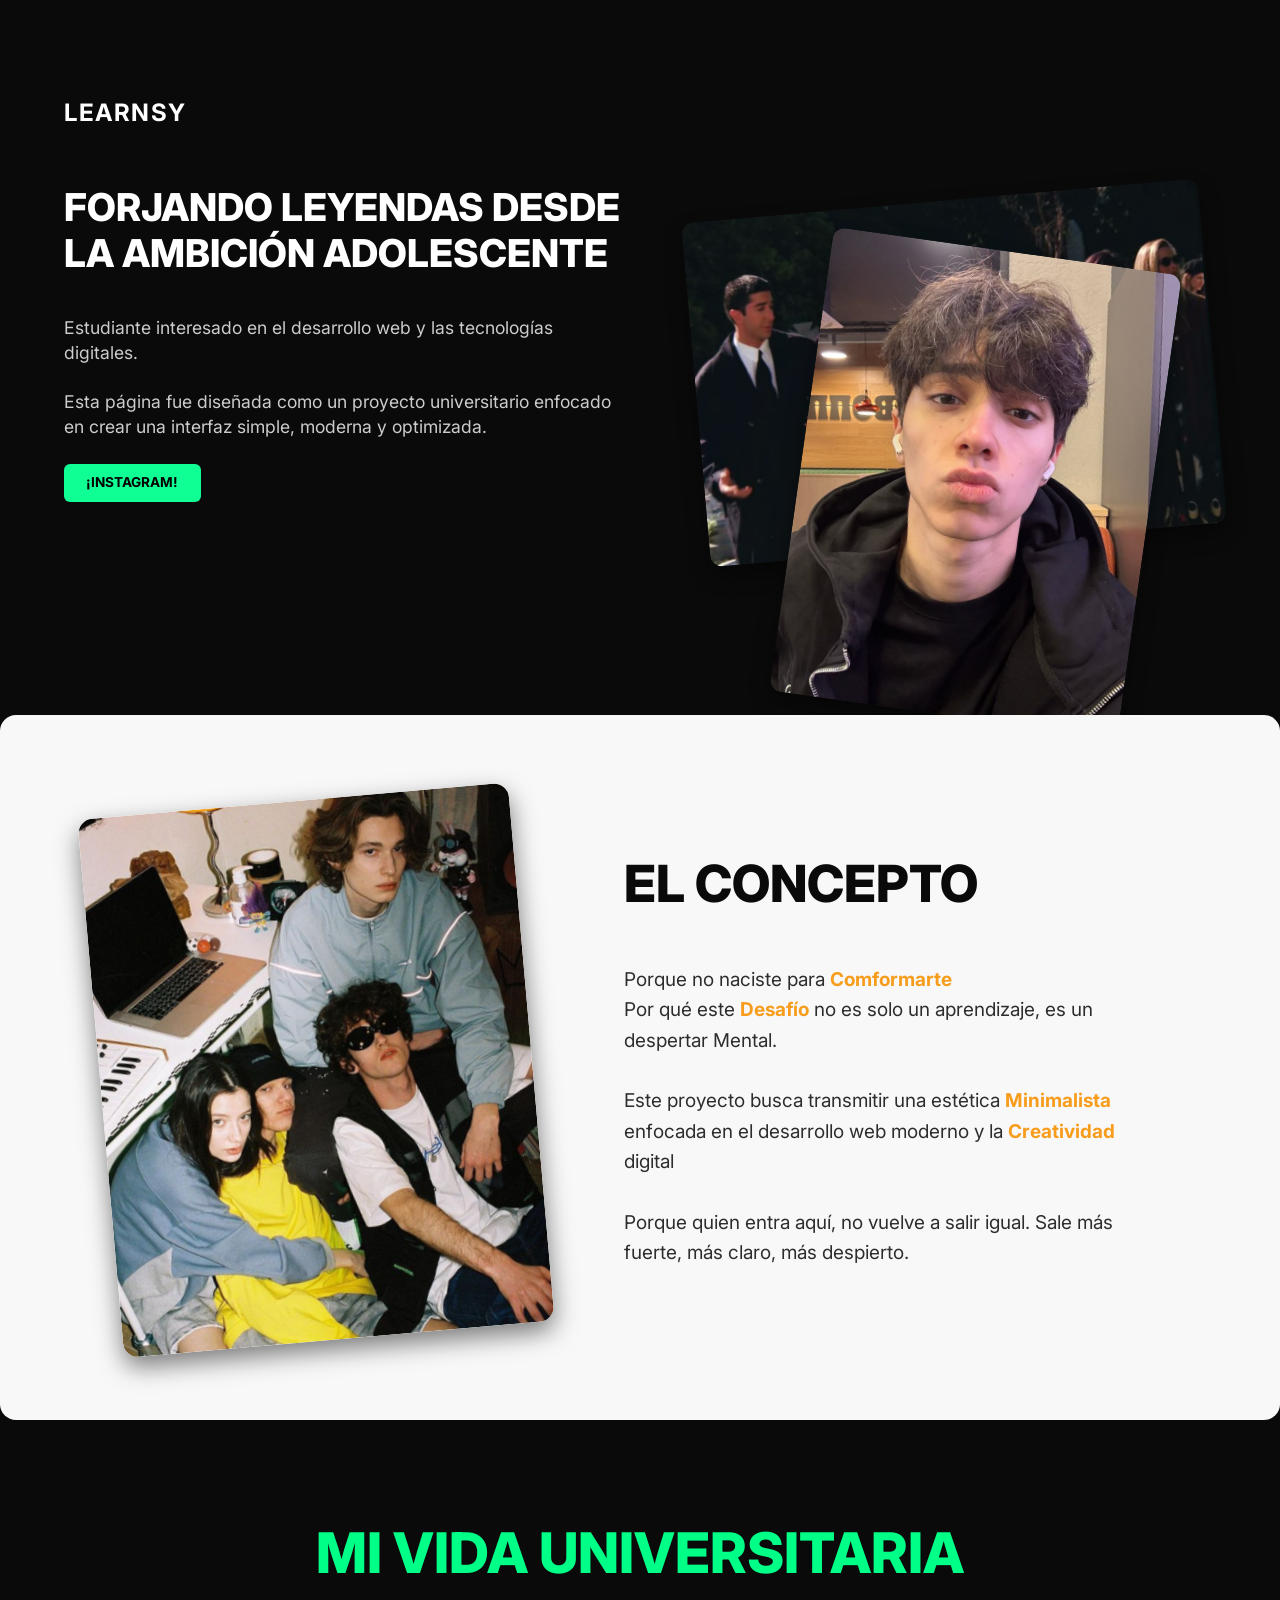
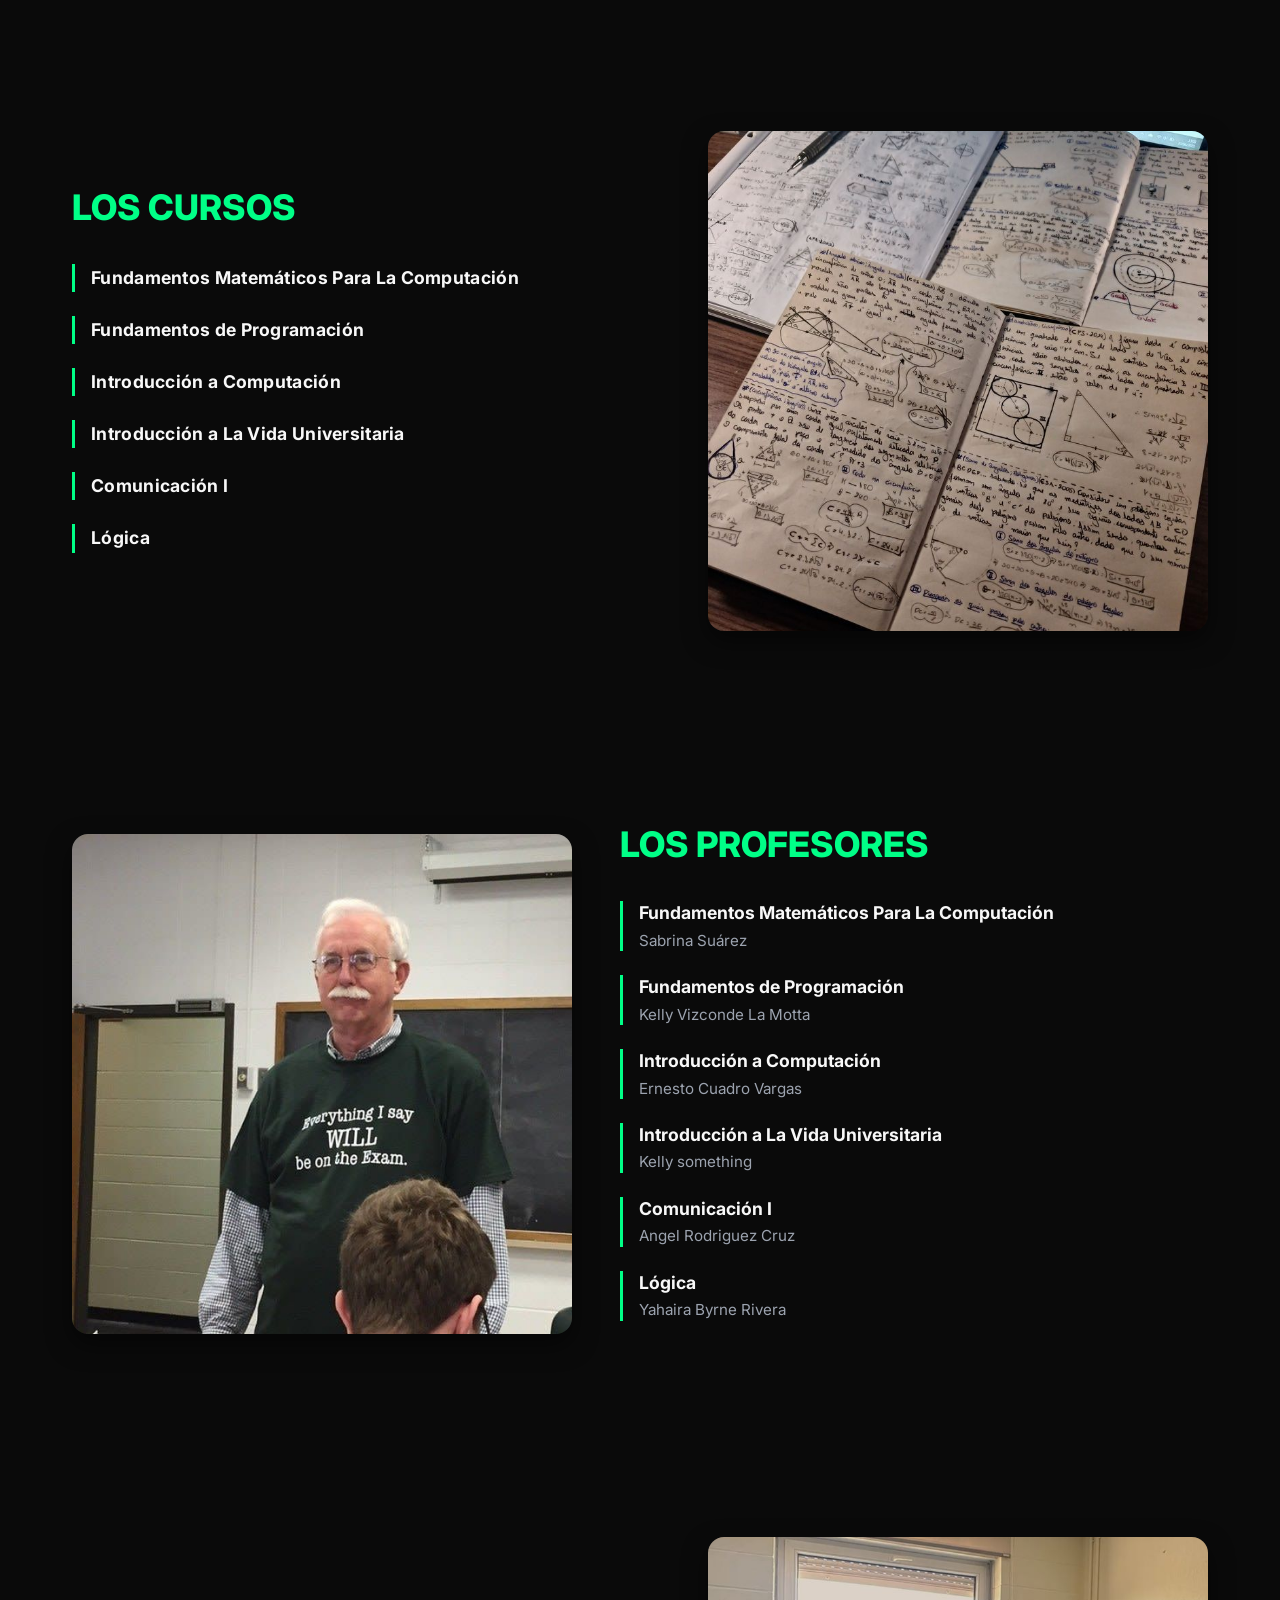
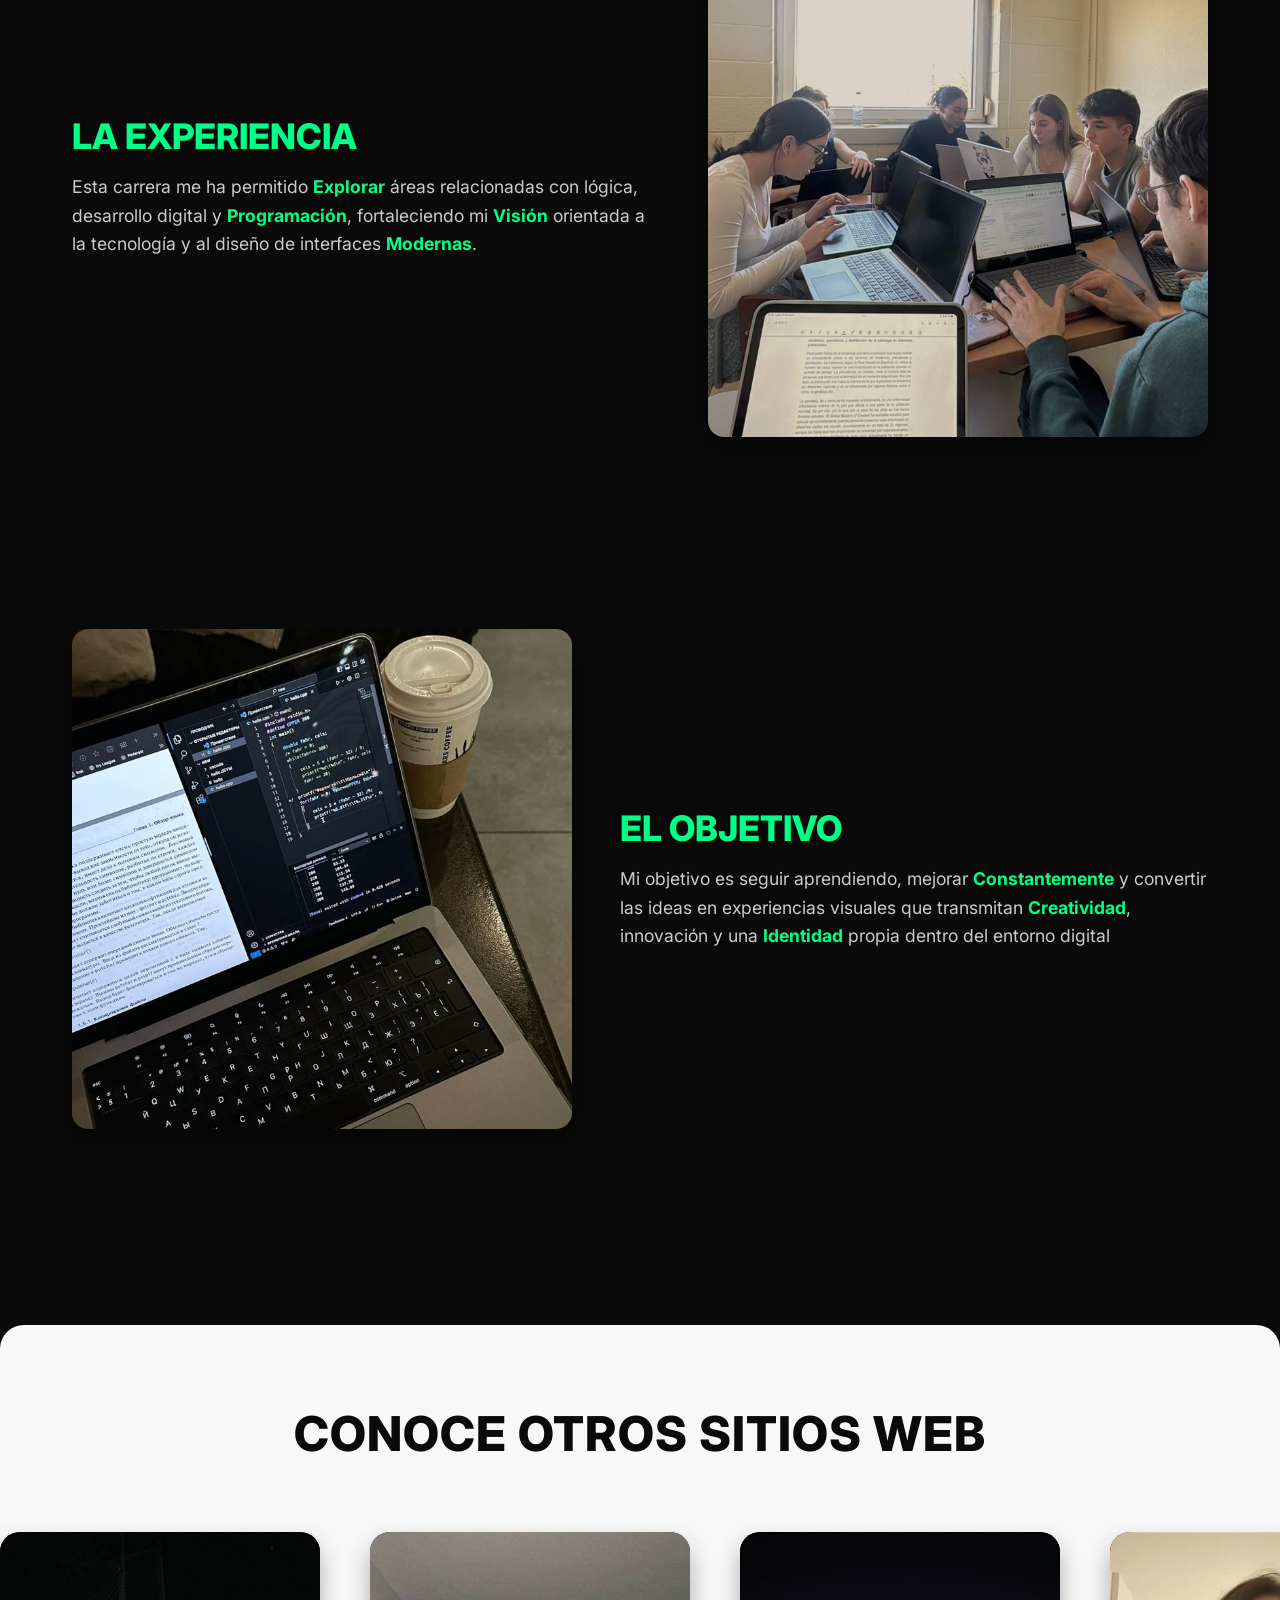
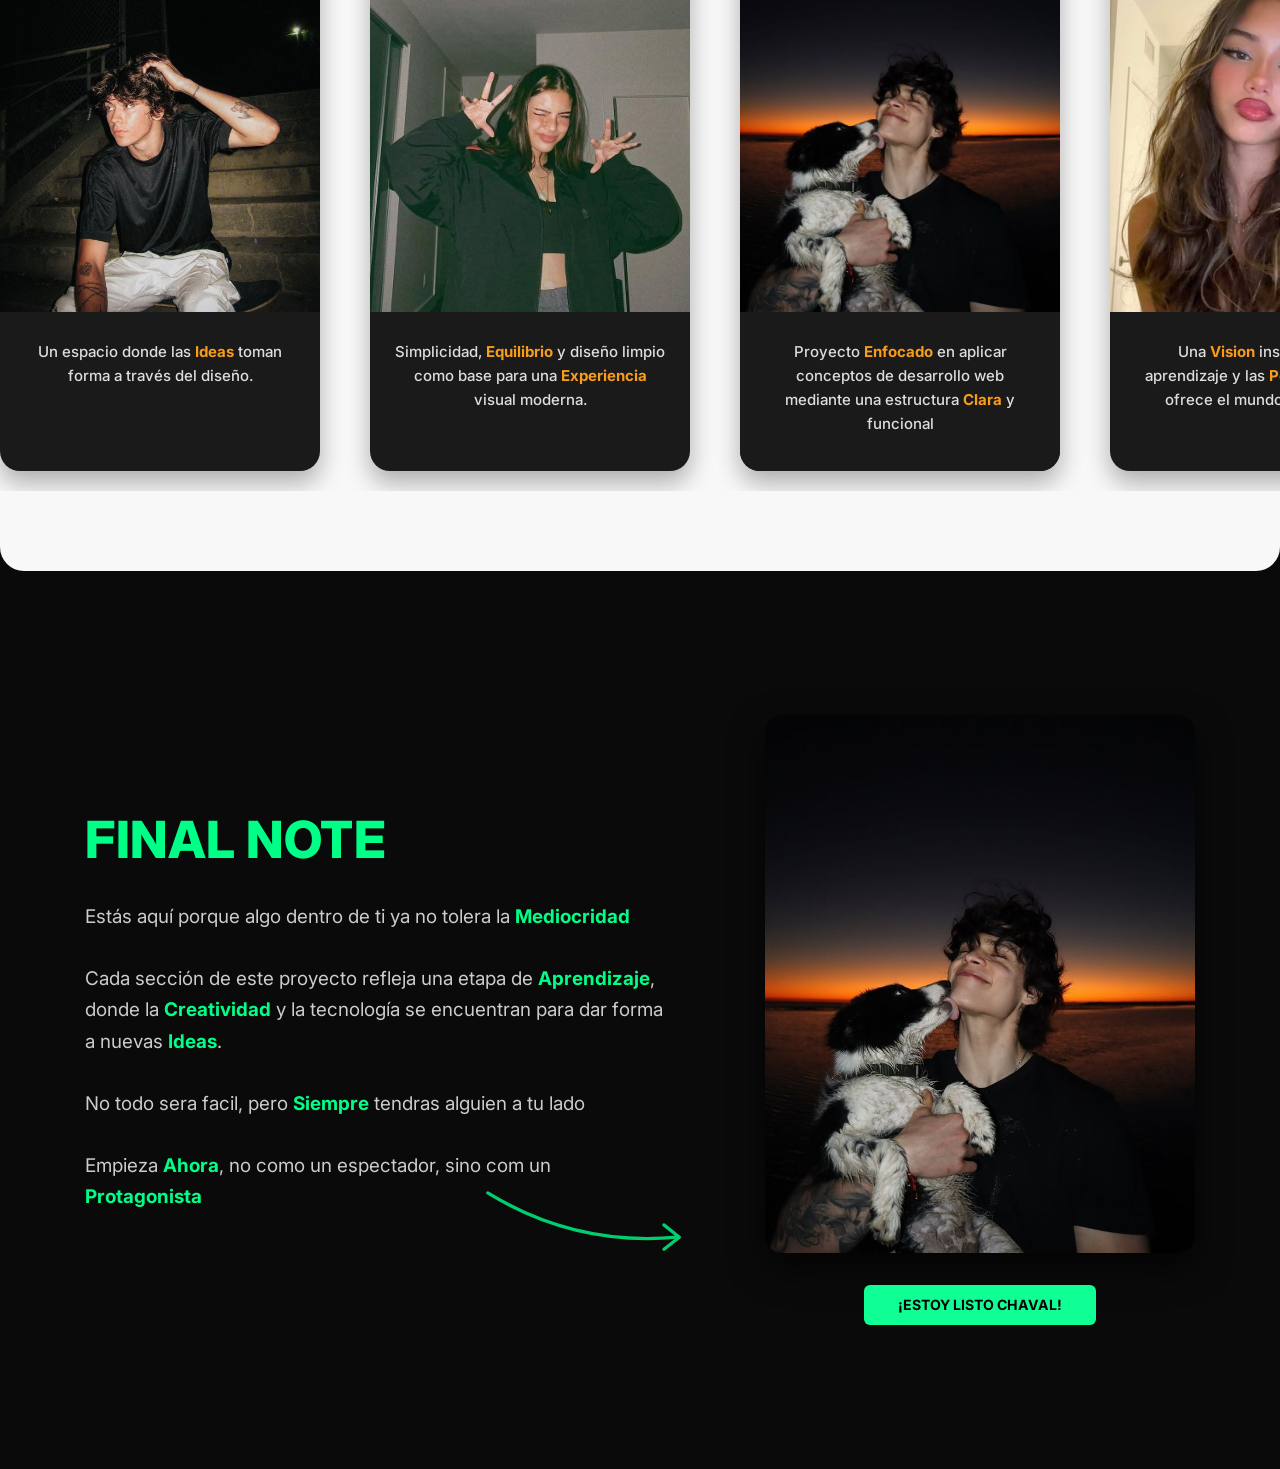
==== Main.html @ fdf1da06 "Primer commit" ====
<!DOCTYPE html>
<html lang="es">
<head>
  <meta charset="UTF-8" />
  <meta name="viewport" content="width=device-width, initial-scale=1.0, maximum-scale=5.0"/>
  <title>Learnsy - Transformación Educativa</title>
  <link rel="stylesheet" href="https://cdnjs.cloudflare.com/ajax/libs/font-awesome/6.0.0/css/all.min.css" 
    integrity="sha512-9usAa10IRO0HhonpyAIVpjrylPvoDwiPUiKdWk5t3PyolY1cOd4DSE0Ga+ri4AuTroPR5aQvXU9xC6qOPnzFeg==" 
    crossorigin="anonymous" referrerpolicy="no-referrer" />
  <link rel="stylesheet" href="/style.css">
</head>
<body>
<br><br><br>
  <div class="container">
    <!-- HEADER -->
    <div class="header">
      <div class="logo">LEARNSY</div>
    </div>

    <!-- ======================================== -->
    <!-- VERSIÓN PC (se muestra en pantallas grandes) -->
    <!-- ======================================== -->
    <div class="columns pc-version">
      <div class="column text-column">
        <h1 class="main-title">FORJANDO LEYENDAS DESDE LA AMBICIÓN ADOLESCENTE</h1>
        <p class="subtitle"><br>Estudiante interesado en el desarrollo web y las tecnologías digitales.
          <br><br>Esta página fue diseñada como un proyecto universitario enfocado en crear una interfaz simple, moderna y optimizada.
        </p>
        <a href="https://www.instagram.com/vaciio_mental?utm_source=qr&igsh=MWR6amM1OWNmMmM5bg%3D%3D" class="cta-button">¡INSTAGRAM!</a>
      </div>
      <div class="column image-column reveal">
        <div class="image-container">
          <img src="/Images/Image3.png" class="main-image" alt="Imagen principal">
          <img src="/Images/Image4.jpg" class="overlay-image" alt="Imagen secundaria">
        </div>
      </div>
    </div>

    <!-- ======================================== -->
    <!-- VERSIÓN MÓVIL (se muestra en pantallas pequeñas) -->
    <!-- ORDEN: Título → Subtítulo → Imágenes → Botón -->
    <!-- ======================================== -->
    <div class="mobile-hero">
      <h1 class="main-title mobile-title">FORJANDO LEYENDAS DESDE LA AMBICIÓN ADOLESCENTE</h1>
      <p class="subtitle mobile-subtitle"><br>Estudiante interesado en el desarrollo web y las tecnologías digitales.
        <br><br>Esta página fue diseñada como un proyecto universitario enfocado en crear una interfaz simple, moderna y optimizada.
      </p>
      <div class="image-container mobile-images">
        <img src="/Images/Image3.png" class="main-image mobile-main-image" alt="Imagen principal">
        <img src="/Images/Image4.jpg" class="overlay-image mobile-overlay-image" alt="Imagen secundaria">
      </div>
      <a href="https://www.instagram.com/vaciio_mental?utm_source=qr&igsh=MWR6amM1OWNmMmM5bg%3D%3D" class="cta-button mobile-btn">¡INSTAGRAM!</a>
    </div>
  </div>

  <!-- RESTO DE LA PÁGINA -->
  <section class="why-learnsy-background reveal">
    <div class="why-learnsy-section">
      <div class="image-container-left">
        <img src="/Images/Image22.png" alt="Imagen de Learnsy" class="learnsy-image">
      </div>
      <div class="text-container-right">
        <h2 class="main-title-learnsy">El Concepto</h2>
        <p class="subtitle-learnsy"><br>Porque no naciste para <span class="resaltar">Comformarte</span><br>
          Por qué este <span class="resaltar">Desafío</span> no es solo un aprendizaje, es un despertar Mental.<br><br>
          Este proyecto busca transmitir una estética <span class="resaltar">Minimalista</span> enfocada en el desarrollo web moderno y la <span class="resaltar">Creatividad</span> digital<br><br>
          Porque quien entra aquí, no vuelve a salir igual. Sale más fuerte, más claro, más despierto.
        </p>
      </div>
    </div>
  </section>

  <div class="titulo-pilares-container reveal">
    <h2 class="pilares-title">Mi vida universitaria</h2>
  </div>

  <section class="pilares-zigzag">
    <div class="pilar-card reverse reveal">
      <div class="pilar-img">
        <img src="/Images/Image13.jpg" alt="Beauty Hacker">
      </div>
      <div class="pilar-text">
        <h3>LOS CURSOS</h3>
        <br>
        <div class="curso-item">
          <span class="blanco">Fundamentos Matemáticos Para La Computación</span>
        </div>
        <div class="curso-item">
          <span class="blanco">Fundamentos de Programación</span>
        </div>
        <div class="curso-item">
          <span class="blanco">Introducción a Computación</span>
        </div>
        <div class="curso-item">
          <span class="blanco">Introducción a La Vida Universitaria</span>
        </div>
        <div class="curso-item">
          <span class="blanco">Comunicación I</span>
        </div>
        <div class="curso-item">
          <span class="blanco">Lógica</span>
        </div>
      </div>
    </div>

    <div class="pilar-card reveal">
      <div class="pilar-img">
        <img src="/Images/Image16.jpg" alt="Mentalidad de Hierro">
      </div>
      <div class="pilar-text">
        <h3>LOS PROFESORES</h3>
        <br>
        <div class="profesor-item">
          <div class="materia">Fundamentos Matemáticos Para La Computación</div>
          <a href="https://pe.linkedin.com/in/kelly-vizconde-la-motta-3a57a4143" target="_blank" class="profesor">Sabrina Suárez</a>
        </div>
        <div class="profesor-item">
          <div class="materia">Fundamentos de Programación</div>
          <a href="https://pe.linkedin.com/in/kelly-vizconde-la-motta-3a57a4143" target="_blank" class="profesor">Kelly Vizconde La Motta</a>
        </div>
        <div class="profesor-item">
          <div class="materia">Introducción a Computación</div>
          <a href="https://pe.linkedin.com/in/ecuadrosv" target="_blank" class="profesor">Ernesto Cuadro Vargas</a>
        </div>
        <div class="profesor-item">
          <div class="materia">Introducción a La Vida Universitaria</div>
          <a href="https://pe.linkedin.com/in/ecuadrosv" target="_blank" class="profesor">Kelly something</a>
        </div>
        <div class="profesor-item">
          <div class="materia">Comunicación I</div>
          <a href="https://pe.linkedin.com/in/ecuadrosv" target="_blank" class="profesor">Angel Rodriguez Cruz</a>
        </div>
        <div class="profesor-item">
          <div class="materia">Lógica</div>
          <a href="https://pe.linkedin.com/in/yahaira-byrne-rivera-274201221" target="_blank" class="profesor">Yahaira Byrne Rivera</a>
        </div>
      </div>
    </div>

    <div class="pilar-card reverse reveal">
      <div class="pilar-img">
        <img src="/Images/Image14.jpg" alt="Modo Monje">
      </div>
      <div class="pilar-text">
        <h3>LA EXPERIENCIA</h3>
        <p>Esta carrera me ha permitido <span class="verde">Explorar</span> áreas relacionadas con lógica, desarrollo digital y <span class="verde">Programación</span>, fortaleciendo mi <span class="verde">Visión</span> orientada a la tecnología y al diseño de interfaces <span class="verde">Modernas</span>.</p>
      </div>
    </div>

    <div class="pilar-card last-pilar reveal">
      <div class="pilar-img">
        <img src="/Images/Image15.jpg" alt="Reinvéntate">
      </div>
      <div class="pilar-text">
        <h3>EL OBJETIVO</h3>
        <p class="subtitle-pilar">Mi objetivo es seguir aprendiendo, mejorar <span class="verde">Constantemente</span> y convertir las ideas en experiencias visuales que transmitan <span class="verde">Creatividad</span>, innovación y una <span class="verde">Identidad</span> propia dentro del entorno digital</p>
      </div>
    </div>
  </section>

  <section class="equipo-section reveal">
    <h2 class="equipo-title">Conoce otros sitios web</h2>
    <div class="equipo-gallery">
      <div class="equipo-track">
        <!-- 8 elementos originales -->
        <div class="equipo-item">
          <img src="/Images/Image5.jpg" alt="Potencia tu Futuro">
          <div class="equipo-text">Un espacio donde las <span class="resaltar">Ideas</span> toman forma a través del diseño.</div>
        </div>
        <div class="equipo-item">
          <img src="/Images/Image49.jpg" alt="Comunidad de Hermanos">
          <div class="equipo-text">Simplicidad, <span class="resaltar">Equilibrio</span> y diseño limpio como base para una <span class="resaltar">Experiencia</span> visual moderna.</div>
        </div>
        <div class="equipo-item">
          <img src="/Images/Image51.jpg" alt="Puro Movimiento">
          <div class="equipo-text">Proyecto <span class="resaltar">Enfocado</span> en aplicar conceptos de desarrollo web mediante una estructura <span class="resaltar">Clara</span> y funcional</div>
        </div>
        <div class="equipo-item">
          <img src="/Images/Image48.png" alt="Elite Only">
          <div class="equipo-text">Una <span class="resaltar">Vision</span> inspirada en el aprendizaje y las <span class="resaltar">Posibilidades</span> que ofrece el mundo tecnológico.</div>
        </div>
        <div class="equipo-item">
          <img src="/Images/Image53.jpg" alt="Enfoque Absoluto">
          <div class="equipo-text">Una exploración de nuevas <span class="resaltar">Ideas</span> digitales inspiradas en la tecnología y el <span class="resaltar">Diseño</span> actual.</div>
        </div>
        <div class="equipo-item">
          <img src="/Images/Image17.jpg" alt="Acceso VIP">
          <div class="equipo-text">Una propuesta que combina <span class="resaltar">Creatividad</span> y tecnología para dar forma a nuevas <span class="resaltar">Experiencias</span> digitales</div>
        </div>
        <div class="equipo-item">
          <img src="/Images/Image7.jpg" alt="Disciplina Inquebrantable">
          <div class="equipo-text">Una interfaz construida con <span class="resaltar">Enfoque</span> en la organización, la claridad y la <span class="resaltar">Experiencia</span> del usuario.</div>
        </div>
        <div class="equipo-item">
          <img src="/Images/Image8.jpg" alt="Mentalidad Alpha">
          <div class="equipo-text">Deja de ser un <span class="resaltar">Espectador</span> y conviértete en el <span class="resaltar">Creador</span> del juego</div>
        </div>
        <!-- 8 elementos duplicados (para el loop) -->
        <div class="equipo-item">
          <img src="/Images/Image5.jpg" alt="Potencia tu Futuro">
          <div class="equipo-text">Un espacio donde las <span class="resaltar">Ideas</span> toman forma a través del diseño.</div>
        </div>
        <div class="equipo-item">
          <img src="/Images/Image49.jpg" alt="Comunidad de Hermanos">
          <div class="equipo-text">Simplicidad, <span class="resaltar">Equilibrio</span> y diseño limpio como base para una <span class="resaltar">Experiencia</span> visual moderna.</div>
        </div>
        <div class="equipo-item">
          <img src="/Images/Image51.jpg" alt="Puro Movimiento">
          <div class="equipo-text">Proyecto <span class="resaltar">Enfocado</span> en aplicar conceptos de desarrollo web mediante una estructura <span class="resaltar">Clara</span> y funcional</div>
        </div>
        <div class="equipo-item">
          <img src="/Images/Image48.png" alt="Elite Only">
          <div class="equipo-text">Una <span class="resaltar">Vision</span> inspirada en el aprendizaje y las <span class="resaltar">Posibilidades</span> que ofrece el mundo tecnológico.</div>
        </div>
        <div class="equipo-item">
          <img src="/Images/Image53.jpg" alt="Enfoque Absoluto">
          <div class="equipo-text">Una exploración de nuevas <span class="resaltar">Ideas</span> digitales inspiradas en la tecnología y el <span class="resaltar">Diseño</span> actual.</div>
        </div>
        <div class="equipo-item">
          <img src="/Images/Image17.jpg" alt="Acceso VIP">
          <div class="equipo-text">Una propuesta que combina <span class="resaltar">Creatividad</span> y tecnología para dar forma a nuevas <span class="resaltar">Experiencias</span> digitales</div>
        </div>
        <div class="equipo-item">
          <img src="/Images/Image7.jpg" alt="Disciplina Inquebrantable">
          <div class="equipo-text">Una interfaz construida con <span class="resaltar">Enfoque</span> en la organización, la claridad y la <span class="resaltar">Experiencia</span> del usuario.</div>
        </div>
        <div class="equipo-item">
          <img src="/Images/Image8.jpg" alt="Mentalidad Alpha">
          <div class="equipo-text">Deja de ser un <span class="resaltar">Espectador</span> y conviértete en el <span class="resaltar">Creador</span> del juego</div>
        </div>
      </div>
    </div>
  </section>

  <section class="es-hora-de-cambiar-section reveal">
    <div class="cambiar-container">
      <div class="cambiar-text">
        <h2>FINAL NOTE</h2>
        <p>
          Estás aquí porque algo dentro de ti ya no tolera la <span class="verde">Mediocridad</span><br><br>
          Cada sección de este proyecto refleja una etapa de <span class="verde">Aprendizaje</span>, donde la <span class="verde">Creatividad</span> y la tecnología se encuentran para dar forma a nuevas <span class="verde">Ideas</span>.<br><br>
          No todo sera facil, pero <span class="verde">Siempre</span> tendras alguien a tu lado<br><br>
          Empieza <span class="verde">Ahora</span>, no como un espectador, sino com un <span class="verde">Protagonista</span>
        </p>
        <svg class="flecha-indicadora" viewBox="0 0 200 60" fill="none" xmlns="http://www.w3.org/2000/svg" style="width: 220px; height: auto; margin-top: 99999999px; margin-left: 9999999px; transform: rotate(5deg);">
          <path d="M10,15 C70,45 130,50 185,40" stroke="#00ff87" stroke-width="3" stroke-linecap="round"/>
          <path d="M172,30 L187,40 L174,52" stroke="#00ff87" stroke-width="3" stroke-linecap="round" stroke-linejoin="round"/>
        </svg>
      </div>
      <div class="cambiar-image">
        <img src="/Images/Image51.jpg" alt="¿Estás Listo Para Cambiar?">
        <a href="/Learns - HTML/Lears que es.html" class="cta-button cambiar-button">¡ESTOY LISTO CHAVAL!</a>
      </div>
    </div>
  </section>

  <script src="/script.js"></script>
</body>
</html>
---- style.css ----
/* ==========================================================================
   1. ESTILOS GENERALES Y BASE
   ========================================================================== */
@import url('https://fonts.googleapis.com/css2?family=Inter:wght@300;400;500;600;700;800;900&display=swap');

* {
    margin: 0;
    padding: 0;
    box-sizing: border-box;
    font-family: 'Inter', sans-serif;
}

body {
    background-color: #0A0A0A;
    color: white;
    line-height: 1.4;
    overflow-x: hidden;
    font-size: 14px;
}

.container {
    width: 90%;
    max-width: 1000px;
    margin: 0 auto;
    padding: 1.5rem 0;
}

/* ==========================================================================
   2. HEADER
   ========================================================================== */
.header {
    display: flex;
    justify-content: space-between;
    padding: 0.8rem 0;
    align-items: center;
    margin-bottom: 2rem;
}

.logo {
    font-size: 1.5rem;
    font-weight: 700;
    letter-spacing: 1.5px;
}

/* ==========================================================================
   3. HERO - VERSIÓN PC
   ========================================================================== */
.columns {
    display: flex;
    flex-wrap: wrap;
    gap: 2rem;
    margin-bottom: 90px;
    align-items: center;
}

.column {
    flex: 1;
    min-width: 280px;
}

.text-column {
    flex: 1;
    min-width: 280px;
}

.image-column {
    flex: 1;
    min-width: 280px;
    display: flex;
    justify-content: center;
    align-items: center;
}

.main-title {
    font-weight: 800;
    font-size: 2.2rem;
    margin-bottom: 1rem;
    line-height: 1.2;
    text-transform: uppercase;
    margin-top: 0;
}

.subtitle {
    color: #CCCCCC;
    font-size: 1.1rem;
    margin-bottom: 1.5rem;
    max-width: 500px;
}

.cta-button {
    background-color: #0FFF95;
    color: #000;
    border-radius: 6px;
    padding: 0.6rem 1.4rem;
    font-weight: 700;
    border: none;
    font-size: 0.85rem;
    transition: all 0.3s ease;
    cursor: pointer;
    text-transform: uppercase;
    text-decoration: none;
    display: inline-block;
}

.cta-button:hover {
    background-color: #0ad87b;
    transform: scale(1.05);
}

/* ==========================================================================
   4. IMÁGENES - CONTENEDOR CON ALTURA DEFINIDA
   ========================================================================== */
.image-container {
    position: relative;
    width: 100%;
    max-width: 400px;
    aspect-ratio: 4 / 3;
    margin: 0 auto;
}

.main-image {
    position: absolute;
    top: 30px;
    left: 0;
    z-index: 2;
    width: 120%;
    transform: rotate(-5deg) translate(-15px, -10px);
    border-radius: 12px;
    box-shadow: 0 10px 20px rgba(0, 0, 0, 0.4);
    transition: transform 0.8s ease-out;
}

.overlay-image {
    position: absolute;
    top: 70px;
    right: 5px;
    z-index: 3;
    width: 80%;
    transform: rotate(8deg);
    border-radius: 12px;
    box-shadow: 0 10px 20px rgba(0, 0, 0, 0.4);
    transition: transform 0.8s ease-out;
}

.reveal.active .main-image {
    transform: rotate(-5deg) translate(0, -5px);
}

.reveal.active .overlay-image {
    transform: rotate(8deg) translateX(5px);
}

/* ==========================================================================
   5. RESTO DE SECCIONES
   ========================================================================== */
section {
    padding: 3rem 0;
}

.divider {
    border-top: 1px solid #00ff87;
    margin: 3rem auto;
    width: 97%;
}

/* ==========================================================================
   6. SECCIÓN CONCEPTO
   ========================================================================== */
.why-learnsy-background {
    margin-top: 90px;
    text-align: left;
    padding: 80px 20px;
    background: #f8f8f8;
    border-radius: 16px;
    opacity: 0;
    transform: translateY(50px);
    transition: all 0.8s ease-out;
}

.why-learnsy-background.active {
    opacity: 1;
    transform: translateY(0);
}

.why-learnsy-section {
    display: flex;
    align-items: center;
    justify-content: flex-start;
    max-width: 1000px;
    margin: 0 auto;
    padding: 0 20px;
    gap: 2rem;
}

.image-container-left {
    flex: 1;
    max-width: 45%;
    opacity: 0;
    transform: rotate(-5deg) translateX(-140px);
    transition: opacity 0.5s ease-out, transform 1.2s cubic-bezier(0.16, 1, 0.3, 1);
}

.why-learnsy-background.active .image-container-left {
    opacity: 1;
    transform: rotate(-5deg) translateX(-60px);
}

.learnsy-image {
    width: 100%;
    max-width: 450px;
    height: auto;
    border-radius: 15px;
    box-shadow: 0 10px 25px rgba(0, 0, 0, 0.5);
}

.text-container-right {
    flex: 1;
    max-width: 100%;
    text-align: left;
}

.main-title-learnsy {
    color: #0A0A0A;
    font-weight: 800;
    font-size: 3.5rem;
    margin-bottom: 1rem;
    line-height: 1.2;
    margin-top: 10px;
    text-transform: uppercase;
}

.subtitle-learnsy {
    color: #2d2d2d;
    font-size: 19px;
    line-height: 1.6;
    margin-bottom: 1.5rem;
    margin-top: 20px;
}

/* ==========================================================================
   7. SECCIÓN PILARES
   ========================================================================== */
.pilares-zigzag {
    padding: 4rem 0;
    background-color: #0A0A0A;
}

.titulo-pilares-container {
    text-align: center;
    margin-top: 100px;
    margin-bottom: 80px;
    opacity: 0;
    transform: translateY(-30px);
    transition: all 0.8s ease-out;
}

.titulo-pilares-container.active {
    opacity: 1;
    transform: translateY(0);
}

.pilares-title {
    color: #00ff87;
    font-weight: 800;
    font-size: 3.5rem;
    margin-bottom: 1rem;
    line-height: 1.2;
    text-transform: uppercase;
}

.pilar-card {
    display: flex;
    justify-content: space-between;
    align-items: center;
    gap: 3rem;
    margin-bottom: 12rem;
    max-width: 1200px;
    margin-left: auto;
    margin-right: auto;
    padding: 0 2rem;
    opacity: 0;
    transform: translateY(40px);
    transition: all 0.8s ease-out;
}

.pilar-card.active {
    opacity: 1;
    transform: translateY(0);
}

.pilar-card.reverse {
    flex-direction: row-reverse;
}

.pilar-img {
    flex: none;
    width: 580px;
    height: 580px;
    border-radius: 16px;
    overflow: hidden;
    box-shadow: 0 10px 25px rgba(0, 0, 0, 0.5);
    display: flex;
    align-items: center;
    justify-content: center;
}

.pilar-img img {
    width: 100%;
    height: 100%;
    object-fit: cover;
    object-position: center;
    display: block;
    transition: transform 0.3s ease;
}

.pilar-img img:hover {
    transform: scale(1.05);
}

.pilar-text {
    flex: 1;
    color: white;
}

.pilar-text h3 {
    color: #00ff87;
    font-weight: 800;
    font-size: 2.2rem;
    margin-bottom: 1rem;
    line-height: 1.2;
    text-transform: uppercase;
}

.pilar-text p,
.subtitle-pilar {
    font-size: 1.1rem;
    color: #CCCCCC;
    line-height: 1.6;
}

.pilares-zigzag .pilar-card.last-pilar {
    margin-bottom: 2rem;
}

.profesor-item,
.curso-item {
    border-left: 3px solid #00ff87;
    padding-left: 16px;
    margin-bottom: 24px;
}

.materia {
    color: #f8f8f8;
    font-weight: 700;
    font-size: 1.1rem;
    margin-bottom: 4px;
}

.profesor {
    color: #9ca3af;
    font-size: 0.95rem;
    text-decoration: none;
    display: block;
    transition: color 0.2s ease;
}

.profesor:hover {
    color: #00ff87;
}

.curso-item .blanco {
    color: #f8f8f8;
    font-weight: 700;
    font-size: 1.1rem;
    display: block;
}

/* ==========================================================================
   8. CARRUSEL
   ========================================================================== */
.equipo-section {
    margin-top: 100px;
    text-align: center;
    padding: 80px 0;
    background: #f8f8f8;
    border-radius: 24px;
    overflow: hidden;
    position: relative;
    opacity: 0;
    transform: translateY(40px);
    transition: all 0.8s ease-out;
}

.equipo-section.active {
    opacity: 1;
    transform: translateY(0);
}

.equipo-title {
    color: #0A0A0A;
    font-weight: 800;
    font-size: 3rem;
    line-height: 1.2;
    margin-bottom: 50px;
    text-transform: uppercase;
    letter-spacing: 1px;
    padding: 0 20px;
}

.equipo-gallery {
    overflow: hidden;
    width: 100%;
    padding: 20px 0;
}

.equipo-track {
    display: flex;
    width: max-content;
    animation: seamlessLoop 35s linear infinite;
    gap: 0;
}

.equipo-item {
    width: 320px;
    margin-right: 50px;
    flex-shrink: 0;
    position: relative;
    border-radius: 20px;
    box-shadow: 0 12px 25px rgba(0, 0, 0, 0.3);
    background-color: #1a1a1a;
    display: flex;
    flex-direction: column;
    transition: transform 0.3s cubic-bezier(0.25, 0.8, 0.25, 1), box-shadow 0.3s ease;
}

.equipo-item img {
    width: 100%;
    height: 380px;
    object-fit: cover;
    border-radius: 20px 20px 0 0;
    display: block;
}

.equipo-text {
    padding: 28px 25px 35px 25px;
    font-size: 15px;
    font-weight: 500;
    line-height: 1.6;
    color: #dddddd;
    text-align: center;
    min-height: 130px;
    display: block !important;
    white-space: normal;
    word-wrap: break-word;
    background-color: #1a1a1a;
    border-radius: 0 0 20px 20px;
}

.equipo-item:hover {
    transform: scale(1.06);
    box-shadow: 0 20px 38px rgba(0, 0, 0, 0.4);
    z-index: 10;
}

@keyframes seamlessLoop {
    from {
        transform: translateX(0);
    }
    to {
        transform: translateX(-50%);
    }
}

/* ==========================================================================
   9. SECCIÓN FINAL
   ========================================================================== */
.es-hora-de-cambiar-section {
    opacity: 0;
    transform: translateY(40px);
    transition: all 0.8s ease-out;
}

.es-hora-de-cambiar-section.active {
    opacity: 1;
    transform: translateY(0);
}

.cambiar-container {
    display: flex;
    align-items: center;
    justify-content: space-between;
    gap: 4rem;
    max-width: 1150px;
    margin: 0 auto;
    padding: 6rem 20px;
}

.cambiar-text {
    flex: 1;
    max-width: 580px;
    text-align: left;
    position: relative;
}

.cambiar-text h2 {
    color: #00ff87;
    font-weight: 800;
    font-size: 3.2rem;
    margin-bottom: 1.6rem;
    text-transform: uppercase;
    letter-spacing: 0.5px;
}

.cambiar-text p {
    font-size: 1.18rem;
    line-height: 1.65;
    color: #CCCCCC;
    margin-bottom: 1.5rem;
}

.cambiar-image {
    flex: 1;
    max-width: 430px;
    display: flex;
    flex-direction: column;
    align-items: center;
}

.cambiar-image img {
    width: 100%;
    height: auto;
    border-radius: 18px;
    box-shadow: 0 15px 35px rgba(0, 0, 0, 0.65);
    margin-bottom: 2rem;
}

.cambiar-image .cta-button,
.cambiar-image button,
.cambiar-image .cambiar-button {
    width: auto;
    padding: 0.65rem 2.1rem;
    font-size: 0.88rem;
    text-align: center;
    box-sizing: border-box;
    margin-right: 0 !important;
    margin-left: 0 !important;
}

.flecha-indicadora {
    position: absolute;
    width: 110px;
    height: auto;
    bottom: -15px;
    right: -30px;
    opacity: 0.8;
    animation: none;
    z-index: 5;
    pointer-events: none;
}

/* ==========================================================================
   10. CLASES DE UTILIDAD
   ========================================================================== */
.resaltar {
    color: #f89c1c;
    font-weight: 700;
    display: inline !important;
}

.verde {
    color: #00ff87;
    font-weight: 700;
}

.blanco {
    color: #f8f8f8;
    font-weight: 800;
    font-size: 1.2rem;
    line-height: 1.6;
    display: inline-block;
    letter-spacing: 0.3px;
}

.gris {
    color: #9ca3af;
    font-weight: 400;
    font-size: 17px;
    text-decoration: none;
    display: inline-block;
    padding-left: 12px;
}

/* ==========================================================================
   11. ANIMACIÓN REVEAL
   ========================================================================== */
.reveal {
    opacity: 0;
    transform: translateY(30px) translateX(-15px);
    transition: all 0.8s ease-out;
}

.reveal.active {
    opacity: 1;
    transform: translateY(0) translateX(0);
}

/* ==========================================================================
   12. CONTROL DE VERSIONES PC / MÓVIL
   ========================================================================== */

/* Por defecto (PC): Mostrar versión PC, ocultar móvil */
.pc-version {
    display: flex !important;
}

.mobile-hero {
    display: none !important;
}

/* ==========================================================================
   13. MEDIA QUERIES - TABLET
   ========================================================================== */
@media (max-width: 1024px) {
    .container {
        width: 95%;
    }

    .main-title {
        font-size: 1.8rem;
    }

    .subtitle {
        font-size: 1rem;
        max-width: 100%;
    }

    .pilar-img {
        width: 400px;
        height: 400px;
    }

    .equipo-item {
        width: 280px;
        margin-right: 40px;
    }

    .equipo-item img {
        height: 320px;
    }

    .equipo-text {
        min-height: 110px;
        font-size: 14px;
        padding: 20px 20px 28px;
    }

    .main-title-learnsy {
        font-size: 2.8rem;
    }

    .cambiar-text h2 {
        font-size: 2.8rem;
    }

    .flecha-indicadora {
        display: none;
    }
}

/* ==========================================================================
   14. MEDIA QUERIES - MÓVIL (TODAS LAS RESOLUCIONES)
   ========================================================================== */

/* === MÓVIL ESTÁNDAR (hasta 768px) === */
@media (max-width: 768px) {
    /* Ocultar PC, mostrar móvil */
    .pc-version {
        display: none !important;
    }
    
    .mobile-hero {
        display: block !important;
    }
    
    /* Ocultar botón del header en móvil */
    .header .cta-button {
        display: none !important;
    }
    
    /* ======================================== */
    /* TEXTO - CON WORD WRAP FORZADO */
    /* ======================================== */
    
    /* Título móvil - FORZAR SALTO DE LÍNEA */
    .mobile-title {
        font-size: 1.6rem !important;
        text-align: left !important;
        margin: 0 !important;
        margin-bottom: 0.5rem !important;
        max-width: 100% !important;
        width: 100% !important;
        word-wrap: break-word !important;
        overflow-wrap: break-word !important;
        word-break: break-word !important;
        hyphens: auto !important;
        display: block !important;
    }
    
    /* Subtítulo móvil - FORZAR SALTO DE LÍNEA */
    .mobile-subtitle {
        font-size: 0.95rem !important;
        text-align: left !important;
        margin: 0 !important;
        margin-bottom: 1.5rem !important;
        max-width: 100% !important;
        width: 100% !important;
        word-wrap: break-word !important;
        overflow-wrap: break-word !important;
        word-break: break-word !important;
        hyphens: auto !important;
        display: block !important;
    }
    
    /* ======================================== */
    /* IMÁGENES MÓVIL - MÁS PEQUEÑAS */
    /* ======================================== */
    .mobile-images {
        max-width: 280px !important;
        aspect-ratio: 4/3 !important;
        margin: 0 auto !important;
        padding: 10px 0 !important;
        position: relative !important;
        width: 100% !important;
    }
    
    .mobile-main-image {
        position: absolute !important;
        top: 25px !important;
        left: 0 !important;
        z-index: 2 !important;
        width: 120% !important;
        transform: rotate(-5deg) translate(-8px, -8px) !important;
        border-radius: 12px !important;
        box-shadow: 0 10px 20px rgba(0, 0, 0, 0.4) !important;
        transition: transform 0.8s ease-out !important;
    }
    
    .mobile-overlay-image {
        position: absolute !important;
        top: 55px !important;
        right: 5px !important;
        z-index: 3 !important;
        width: 80% !important;
        transform: rotate(8deg) !important;
        border-radius: 12px !important;
        box-shadow: 0 10px 20px rgba(0, 0, 0, 0.4) !important;
        transition: transform 0.8s ease-out !important;
    }
    
    /* BOTÓN - ESPACIO AMPLIO */
    .mobile-btn {
        margin: 0 !important;
        margin-top: 160px !important;
        display: inline-block !important;
        align-self: flex-start !important;
        padding: 0.5rem 1.2rem !important;
        font-size: 0.8rem !important;
    }
    
    /* ======================================== */
    /* RESTO DE SECCIONES - WORD WRAP FORZADO */
    /* ======================================== */
    
    .why-learnsy-background {
        padding: 40px 15px !important;
        margin-top: 30px !important;
    }

    .why-learnsy-section {
        flex-direction: column !important;
        padding: 0 !important;
        gap: 1.5rem !important;
        align-items: center !important;
    }

    .image-container-left {
        max-width: 80% !important;
        margin-right: 0 !important;
        transform: rotate(0deg) translateX(0) !important;
        opacity: 0 !important;
        transition: opacity 1.5s ease-out, transform 1.8s cubic-bezier(0.16, 1, 0.3, 1) !important;
    }

    .why-learnsy-background.active .image-container-left {
        opacity: 1 !important;
        transform: rotate(0deg) translateX(0) !important;
    }

    .learnsy-image {
        max-width: 100% !important;
        height: auto !important;
        display: block !important;
        margin: 0 auto !important;
    }

    .text-container-right {
        max-width: 100% !important;
        text-align: left !important;
    }

    .main-title-learnsy {
        font-size: 2rem !important;
        text-align: left !important;
        max-width: 100% !important;
        width: 100% !important;
        word-wrap: break-word !important;
        overflow-wrap: break-word !important;
        word-break: break-word !important;
        hyphens: auto !important;
    }

    .subtitle-learnsy {
        font-size: 15px !important;
        text-align: left !important;
        max-width: 100% !important;
        width: 100% !important;
        word-wrap: break-word !important;
        overflow-wrap: break-word !important;
        word-break: break-word !important;
        hyphens: auto !important;
    }

    .titulo-pilares-container {
        margin-top: 60px !important;
        margin-bottom: 50px !important;
    }

    .pilares-title {
        font-size: 1.6rem !important;
        line-height: 1.3 !important;
        padding: 0 10px !important;
        max-width: 100% !important;
        width: 100% !important;
        word-wrap: break-word !important;
        overflow-wrap: break-word !important;
        word-break: break-word !important;
        hyphens: auto !important;
    }

    .pilar-card {
        flex-direction: column !important;
        gap: 1.5rem !important;
        margin-bottom: 5rem !important;
        padding: 0 1rem !important;
    }

    .pilar-card.reverse {
        flex-direction: column !important;
    }

    .pilar-img {
        width: 100% !important;
        max-width: 300px !important;
        height: 300px !important;
    }

    .pilar-text {
        text-align: left !important;
        width: 100% !important;
        max-width: 100% !important;
    }

    .pilar-text h3 {
        font-size: 1.6rem !important;
        text-align: left !important;
        max-width: 100% !important;
        width: 100% !important;
        word-wrap: break-word !important;
        overflow-wrap: break-word !important;
        word-break: break-word !important;
        hyphens: auto !important;
    }

    .pilar-text p,
    .subtitle-pilar {
        font-size: 0.95rem !important;
        text-align: left !important;
        max-width: 100% !important;
        width: 100% !important;
        word-wrap: break-word !important;
        overflow-wrap: break-word !important;
        word-break: break-word !important;
        hyphens: auto !important;
    }

    .profesor-item,
    .curso-item {
        text-align: left !important;
        border-left: 3px solid #00ff87 !important;
        padding-left: 12px !important;
        max-width: 100% !important;
        width: 100% !important;
    }

    .materia,
    .curso-item .blanco {
        font-size: 0.95rem !important;
        max-width: 100% !important;
        width: 100% !important;
        word-wrap: break-word !important;
        overflow-wrap: break-word !important;
        word-break: break-word !important;
        hyphens: auto !important;
    }

    .profesor {
        font-size: 0.85rem !important;
        max-width: 100% !important;
        width: 100% !important;
        word-wrap: break-word !important;
        overflow-wrap: break-word !important;
        word-break: break-word !important;
        hyphens: auto !important;
    }

    .equipo-section {
        padding: 40px 0 !important;
        margin-top: 50px !important;
        border-radius: 16px !important;
    }

    .equipo-title {
        font-size: 1.8rem !important;
        margin-bottom: 30px !important;
        padding: 0 15px !important;
        max-width: 100% !important;
        width: 100% !important;
        word-wrap: break-word !important;
        overflow-wrap: break-word !important;
        word-break: break-word !important;
        hyphens: auto !important;
    }

    .equipo-item {
        width: 220px !important;
        margin-right: 25px !important;
        border-radius: 16px !important;
    }

    .equipo-item img {
        height: 250px !important;
        border-radius: 16px 16px 0 0 !important;
    }

    .equipo-text {
        min-height: 90px !important;
        font-size: 12px !important;
        padding: 16px 14px 20px !important;
        border-radius: 0 0 16px 16px !important;
        max-width: 100% !important;
        width: 100% !important;
        word-wrap: break-word !important;
        overflow-wrap: break-word !important;
        word-break: break-word !important;
        hyphens: auto !important;
    }

    .equipo-item:hover {
        transform: scale(1.04) !important;
    }

    .es-hora-de-cambiar-section {
        padding: 2rem 0 !important;
    }

    .cambiar-container {
        flex-direction: column !important;
        gap: 2rem !important;
        padding: 3rem 15px !important;
        text-align: left !important;
    }

    .cambiar-text {
        max-width: 100% !important;
        text-align: left !important;
        width: 100% !important;
    }

    .cambiar-text h2 {
        font-size: 2rem !important;
        text-align: left !important;
        max-width: 100% !important;
        width: 100% !important;
        word-wrap: break-word !important;
        overflow-wrap: break-word !important;
        word-break: break-word !important;
        hyphens: auto !important;
    }

    .cambiar-text p {
        font-size: 0.95rem !important;
        text-align: left !important;
        max-width: 100% !important;
        width: 100% !important;
        word-wrap: break-word !important;
        overflow-wrap: break-word !important;
        word-break: break-word !important;
        hyphens: auto !important;
    }

    .cambiar-image {
        max-width: 100% !important;
    }

    .cambiar-image img {
        max-width: 300px !important;
        margin-bottom: 1.5rem !important;
    }

    .cambiar-image .cta-button,
    .cambiar-image .cambiar-button {
        padding: 0.5rem 1.5rem !important;
        font-size: 0.8rem !important;
        width: auto !important;
        display: inline-block !important;
    }

    .flecha-indicadora {
        display: none !important;
    }
}

/* ==========================================================================
   15. iPHONE SE / 8 / 6/7/8 PLUS (375px - 414px)
   ========================================================================== */
@media (max-width: 480px) {
    body {
        font-size: 12px !important;
    }

    .mobile-title {
        font-size: 1.2rem !important;
    }

    .mobile-subtitle {
        font-size: 0.8rem !important;
    }

    /* IMÁGENES - MÁS PEQUEÑAS PARA IPHONE PEQUEÑO */
    .mobile-images {
        max-width: 250px !important;
    }

    .mobile-main-image {
        top: 20px !important;
        width: 125% !important;
        transform: rotate(-5deg) translate(-8px, -8px) !important;
    }

    .mobile-overlay-image {
        top: 45px !important;
        right: 3px !important;
        width: 82% !important;
        transform: rotate(8deg) !important;
    }

    .mobile-btn {
        margin-top: 140px !important;
        padding: 0.4rem 1rem !important;
        font-size: 0.75rem !important;
    }

    .main-title-learnsy {
        font-size: 1.6rem !important;
    }

    .subtitle-learnsy {
        font-size: 13px !important;
    }

    .pilares-title {
        font-size: 1.3rem !important;
    }

    .pilar-img {
        max-width: 240px !important;
        height: 240px !important;
    }

    .pilar-text h3 {
        font-size: 1.3rem !important;
    }

    .equipo-title {
        font-size: 1.4rem !important;
    }

    .equipo-item {
        width: 180px !important;
        margin-right: 20px !important;
    }

    .equipo-item img {
        height: 200px !important;
    }

    .equipo-text {
        min-height: 80px !important;
        font-size: 11px !important;
        padding: 12px 10px 16px !important;
    }

    .cambiar-text h2 {
        font-size: 1.6rem !important;
    }

    .cambiar-text p {
        font-size: 0.85rem !important;
    }

    .cambiar-image img {
        max-width: 240px !important;
    }

    .logo {
        font-size: 1.3rem !important;
    }

    .cta-button {
        font-size: 0.7rem !important;
        padding: 0.35rem 0.9rem !important;
    }
}

/* ==========================================================================
   16. iPHONE 12 / 13 / 14 / 15 (390px - 430px)
   ========================================================================== */
@media (min-width: 390px) and (max-width: 430px) {
    .mobile-title {
        font-size: 1.4rem !important;
    }

    .mobile-subtitle {
        font-size: 0.9rem !important;
    }

    .mobile-images {
        max-width: 280px !important;
    }

    .mobile-main-image {
        top: 25px !important;
        width: 120% !important;
        transform: rotate(-5deg) translate(-10px, -10px) !important;
    }

    .mobile-overlay-image {
        top: 55px !important;
        right: 5px !important;
        width: 80% !important;
        transform: rotate(8deg) !important;
    }

    .mobile-btn {
        margin-top: 150px !important;
        padding: 0.45rem 1.1rem !important;
        font-size: 0.78rem !important;
    }

    .main-title-learnsy {
        font-size: 1.8rem !important;
    }

    .subtitle-learnsy {
        font-size: 14px !important;
    }

    .pilares-title {
        font-size: 1.5rem !important;
    }

    .pilar-img {
        max-width: 260px !important;
        height: 260px !important;
    }

    .pilar-text h3 {
        font-size: 1.5rem !important;
    }

    .equipo-title {
        font-size: 1.5rem !important;
    }

    .equipo-item {
        width: 200px !important;
        margin-right: 25px !important;
    }

    .equipo-item img {
        height: 230px !important;
    }

    .equipo-text {
        min-height: 90px !important;
        font-size: 12px !important;
        padding: 14px 12px 20px !important;
    }

    .cambiar-text h2 {
        font-size: 1.8rem !important;
    }

    .cambiar-text p {
        font-size: 0.9rem !important;
    }

    .cambiar-image img {
        max-width: 260px !important;
    }
}

/* ==========================================================================
   17. iPHONE 14 PRO MAX / 15 PRO MAX (430px - 450px)
   ========================================================================== */
@media (min-width: 430px) and (max-width: 460px) {
    .mobile-title {
        font-size: 1.5rem !important;
    }

    .mobile-subtitle {
        font-size: 0.95rem !important;
    }

    .mobile-images {
        max-width: 300px !important;
    }

    .mobile-main-image {
        top: 30px !important;
        width: 118% !important;
        transform: rotate(-5deg) translate(-12px, -12px) !important;
    }

    .mobile-overlay-image {
        top: 60px !important;
        right: 5px !important;
        width: 78% !important;
        transform: rotate(8deg) !important;
    }

    .mobile-btn {
        margin-top: 160px !important;
        padding: 0.5rem 1.2rem !important;
        font-size: 0.8rem !important;
    }
}

/* ==========================================================================
   18. MÓVIL MUY PEQUEÑO (< 360px - iPhone 4/5/SE antiguo)
   ========================================================================== */
@media (max-width: 380px) {
    .mobile-title {
        font-size: 1rem !important;
    }

    .mobile-subtitle {
        font-size: 0.75rem !important;
    }

    .mobile-images {
        max-width: 200px !important;
        padding: 5px 0 !important;
    }

    .mobile-main-image {
        top: 15px !important;
        width: 130% !important;
        transform: rotate(-5deg) translate(-5px, -5px) !important;
    }

    .mobile-overlay-image {
        top: 35px !important;
        right: 3px !important;
        width: 85% !important;
        transform: rotate(8deg) !important;
    }

    .mobile-btn {
        margin-top: 120px !important;
        padding: 0.3rem 0.8rem !important;
        font-size: 0.65rem !important;
    }

    .equipo-item {
        width: 150px !important;
        margin-right: 15px !important;
    }

    .equipo-item img {
        height: 180px !important;
    }

    .equipo-text {
        min-height: 70px !important;
        font-size: 10px !important;
        padding: 10px 8px 14px !important;
    }

    .pilar-img {
        max-width: 200px !important;
        height: 200px !important;
    }

    .pilares-title {
        font-size: 1rem !important;
    }

    .image-container-left {
        max-width: 90% !important;
    }

    .main-title-learnsy {
        font-size: 1.3rem !important;
    }

    .subtitle-learnsy {
        font-size: 12px !important;
    }

    .cambiar-text h2 {
        font-size: 1.3rem !important;
    }

    .cambiar-text p {
        font-size: 0.75rem !important;
    }

    .cambiar-image img {
        max-width: 200px !important;
    }

    .logo {
        font-size: 1.1rem !important;
    }
}

/* ==========================================================================
   19. MÓVIL GRANDE / TABLET PEQUEÑA (Pixel 7, iPhone 14 Pro Max, 430px - 768px)
   ========================================================================== */
@media (min-width: 460px) and (max-width: 768px) {
    .mobile-title {
        font-size: 1.8rem !important;
    }

    .mobile-subtitle {
        font-size: 1rem !important;
    }

    .mobile-images {
        max-width: 380px !important;
    }

    .mobile-main-image {
        top: 35px !important;
        width: 115% !important;
        transform: rotate(-5deg) translate(-12px, -12px) !important;
    }

    .mobile-overlay-image {
        top: 75px !important;
        right: 8px !important;
        width: 78% !important;
        transform: rotate(8deg) !important;
    }

    .mobile-btn {
        margin-top: 180px !important;
        padding: 0.6rem 1.4rem !important;
        font-size: 0.9rem !important;
    }

    .equipo-item {
        width: 260px !important;
        margin-right: 35px !important;
    }

    .equipo-item img {
        height: 300px !important;
    }

    .equipo-text {
        min-height: 110px !important;
        font-size: 14px !important;
        padding: 20px 20px 28px !important;
    }
}

/* ==========================================================================
   20. TABLET (768px - 1024px) - REFINAMIENTO
   ========================================================================== */
@media (min-width: 768px) and (max-width: 1024px) {
    .main-title {
        font-size: 2rem !important;
    }

    .subtitle {
        font-size: 1.05rem !important;
        max-width: 100% !important;
    }

    .image-container {
        max-width: 350px !important;
    }

    .main-image {
        top: 25px !important;
        width: 115% !important;
        transform: rotate(-5deg) translate(-12px, -8px) !important;
    }

    .overlay-image {
        top: 60px !important;
        right: 8px !important;
        width: 78% !important;
        transform: rotate(8deg) !important;
    }

    .pilar-img {
        width: 350px !important;
        height: 350px !important;
    }

    .equipo-item {
        width: 280px !important;
        margin-right: 40px !important;
    }

    .equipo-item img {
        height: 320px !important;
    }

    .equipo-text {
        min-height: 110px !important;
        font-size: 14px !important;
        padding: 20px 20px 28px !important;
    }

    .main-title-learnsy {
        font-size: 2.8rem !important;
    }

    .cambiar-text h2 {
        font-size: 2.8rem !important;
    }

    .flecha-indicadora {
        display: none !important;
    }
}

/* ==========================================================================
   21. TABLET GRANDE / iPad Pro (1024px - 1366px)
   ========================================================================== */
@media (min-width: 1024px) and (max-width: 1366px) {
    .container {
        max-width: 1200px !important;
    }

    .main-title {
        font-size: 2.4rem !important;
    }

    .subtitle {
        font-size: 1.1rem !important;
        max-width: 550px !important;
    }

    .image-container {
        max-width: 450px !important;
    }

    .main-image {
        top: 35px !important;
        width: 115% !important;
        transform: rotate(-5deg) translate(-15px, -10px) !important;
    }

    .overlay-image {
        top: 75px !important;
        right: 10px !important;
        width: 78% !important;
        transform: rotate(8deg) !important;
    }

    .pilar-img {
        width: 500px !important;
        height: 500px !important;
    }

    .equipo-item {
        width: 320px !important;
        margin-right: 50px !important;
    }

    .equipo-item img {
        height: 380px !important;
    }

    .equipo-text {
        min-height: 130px !important;
        font-size: 15px !important;
        padding: 28px 25px 35px !important;
    }

    .main-title-learnsy {
        font-size: 3.2rem !important;
    }

    .cambiar-text h2 {
        font-size: 3.2rem !important;
    }
}
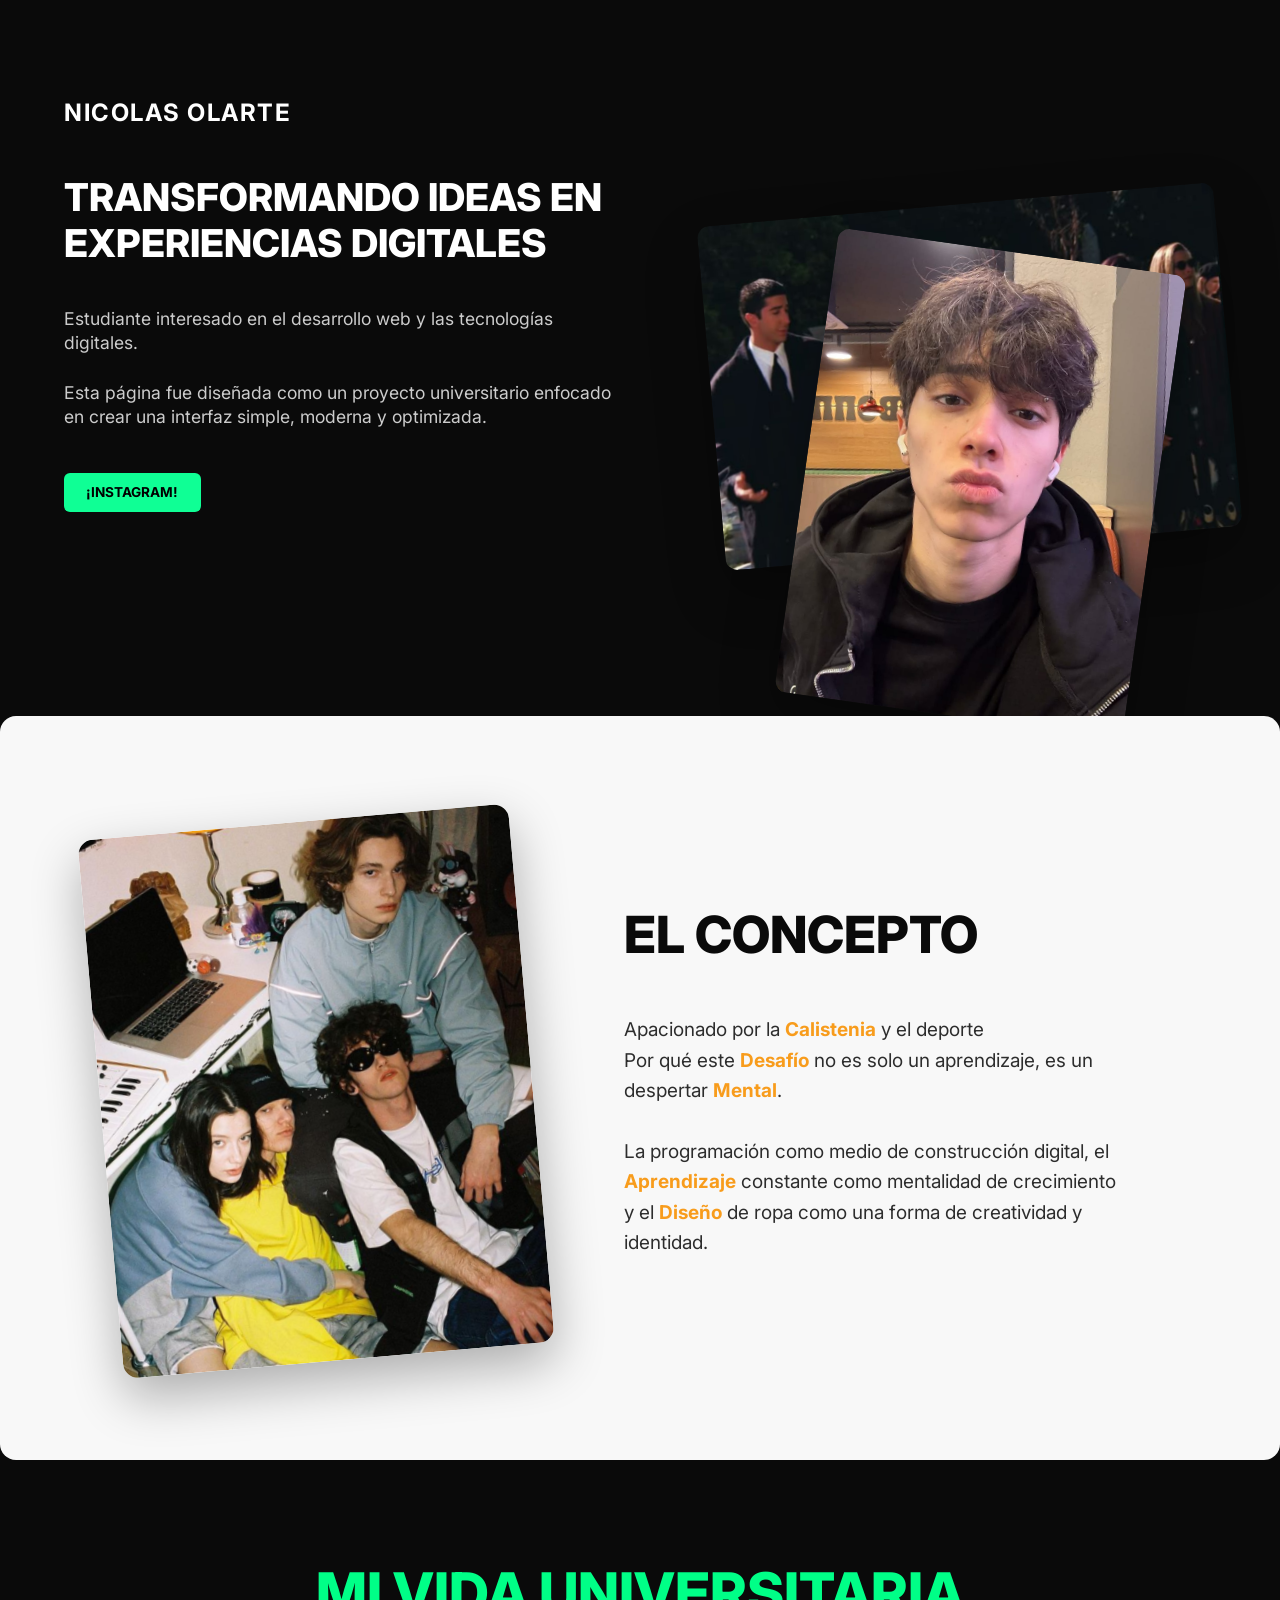
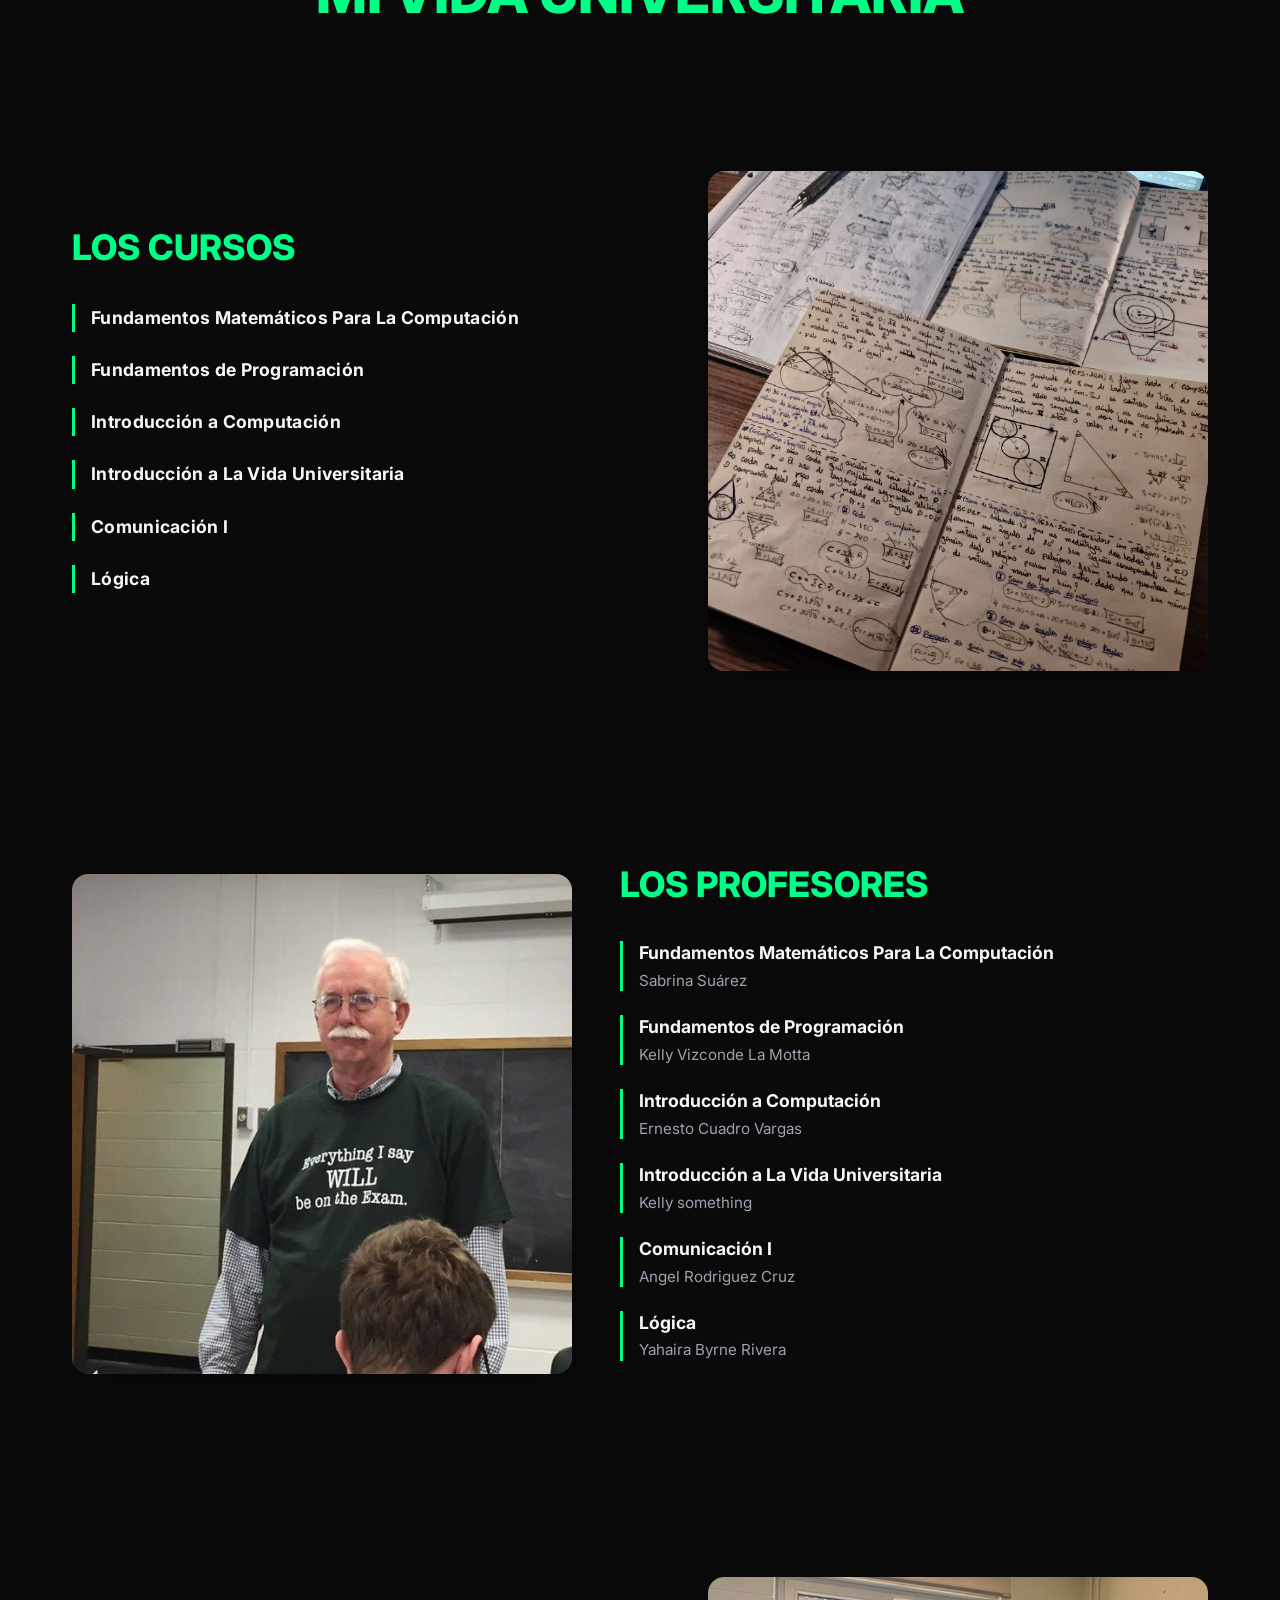
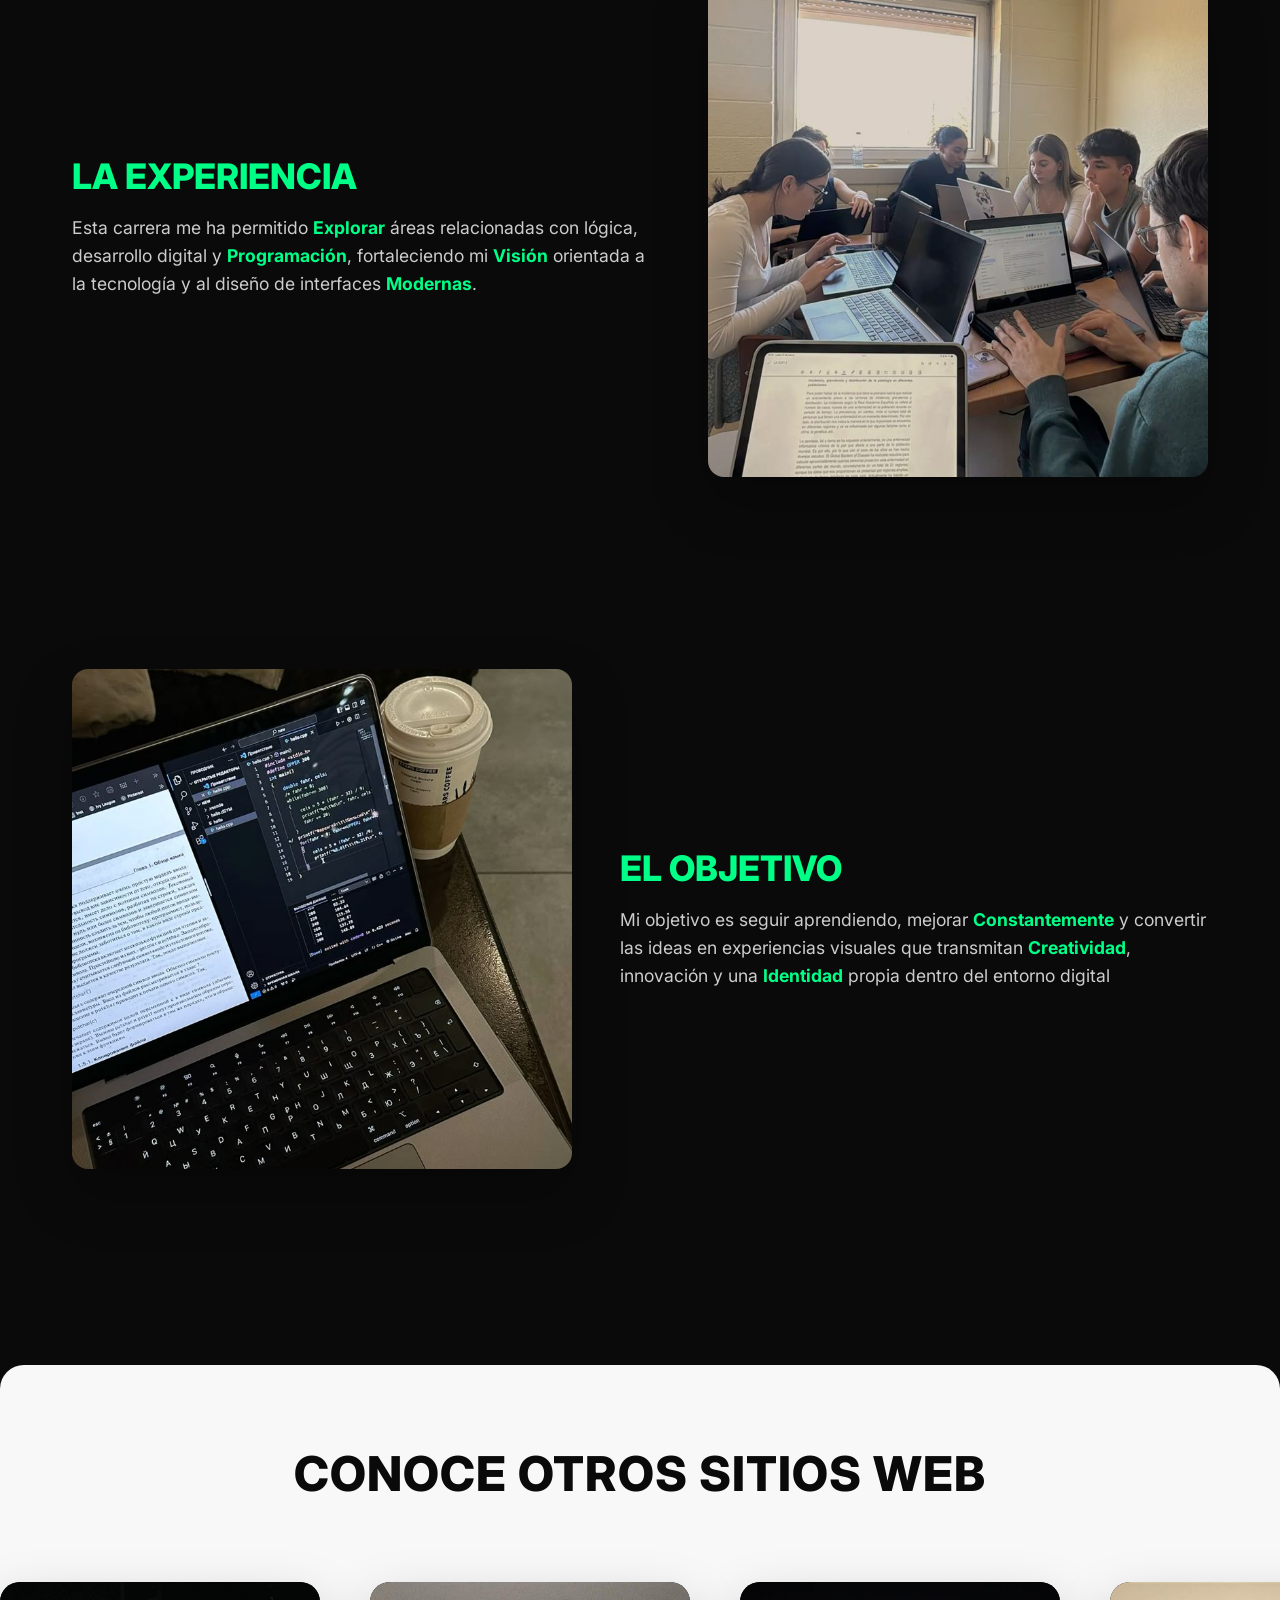
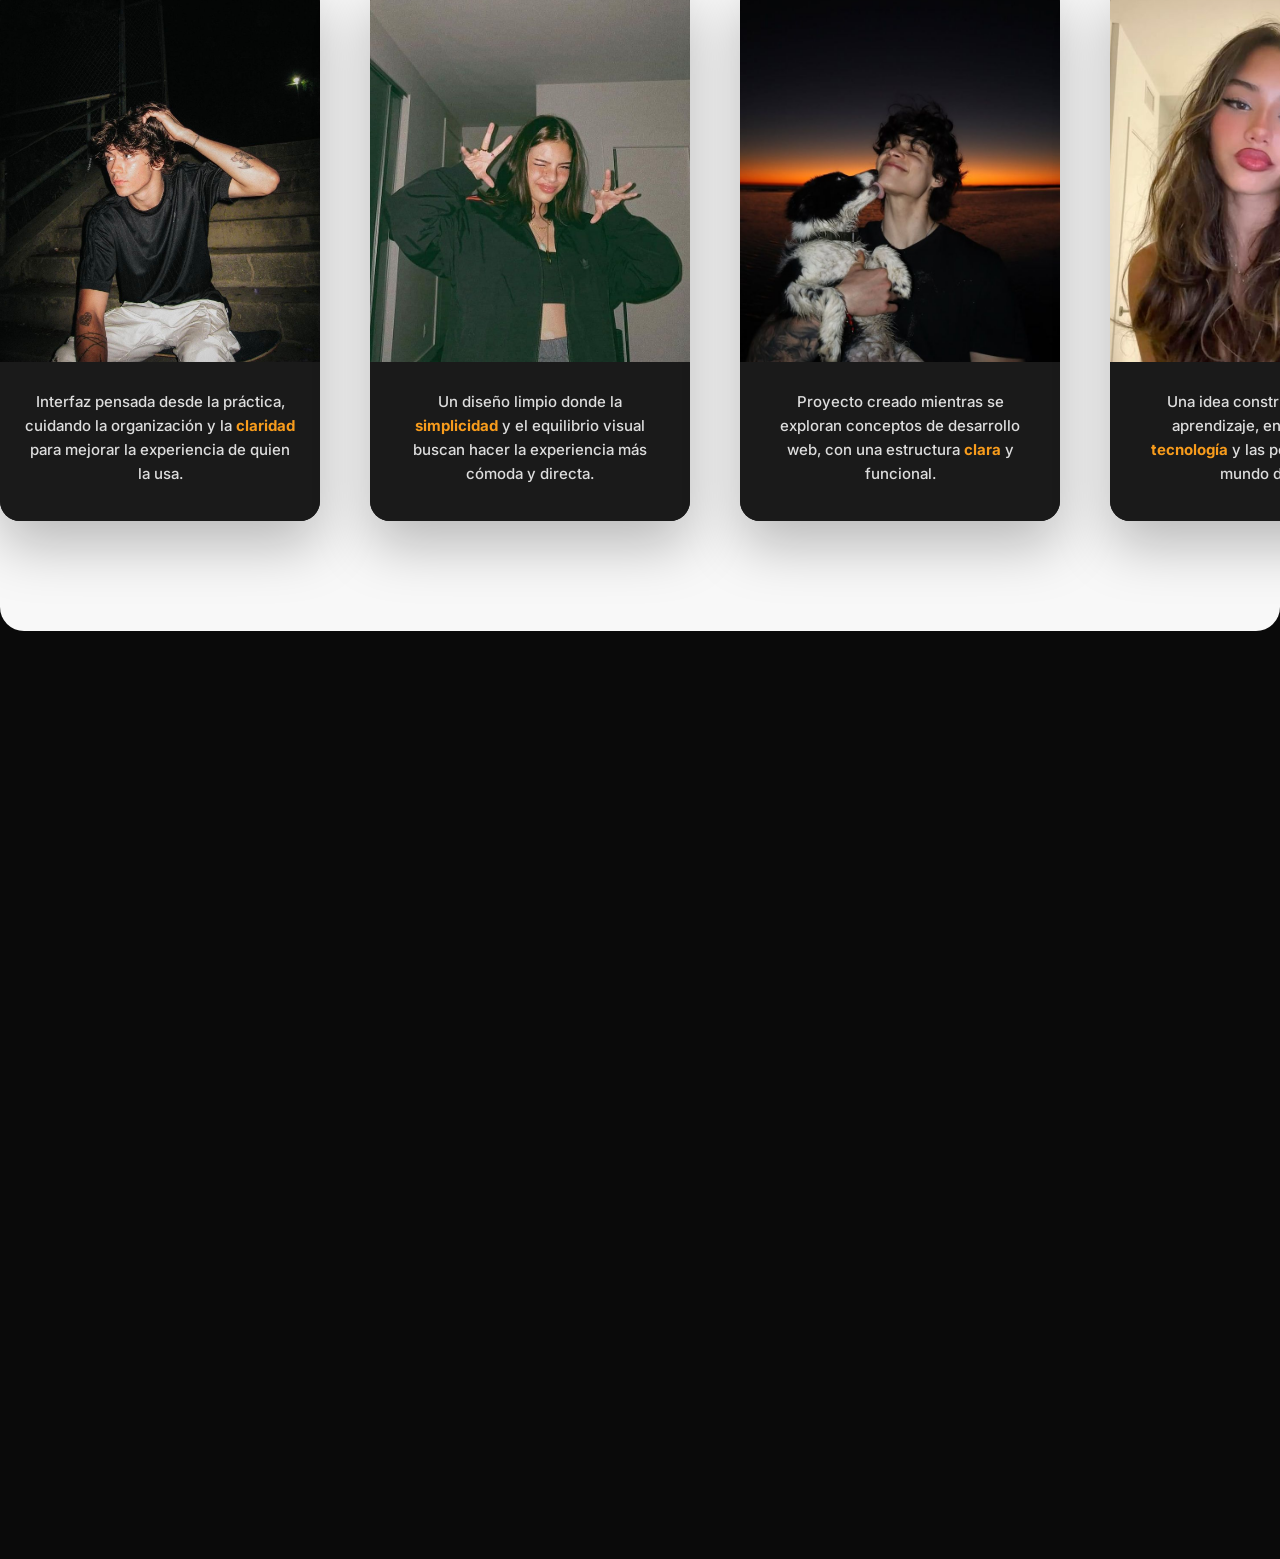
==== commit 2159a2d0: "Ultimso cambios" ====
--- a/Main.html
+++ b/Main.html
@@ -14,7 +14,7 @@
   <div class="container">
     <!-- HEADER -->
     <div class="header">
-      <div class="logo">LEARNSY</div>
+      <div class="logo">NICOLAS OLARTE</div>
     </div>
 
     <!-- ======================================== -->
@@ -22,10 +22,11 @@
     <!-- ======================================== -->
     <div class="columns pc-version">
       <div class="column text-column">
-        <h1 class="main-title">FORJANDO LEYENDAS DESDE LA AMBICIÓN ADOLESCENTE</h1>
+        <h1 class="main-title">TRANSFORMANDO IDEAS EN EXPERIENCIAS DIGITALES</h1>
         <p class="subtitle"><br>Estudiante interesado en el desarrollo web y las tecnologías digitales.
           <br><br>Esta página fue diseñada como un proyecto universitario enfocado en crear una interfaz simple, moderna y optimizada.
         </p>
+        <br>
         <a href="https://www.instagram.com/vaciio_mental?utm_source=qr&igsh=MWR6amM1OWNmMmM5bg%3D%3D" class="cta-button">¡INSTAGRAM!</a>
       </div>
       <div class="column image-column reveal">
@@ -49,6 +50,7 @@
         <img src="/Images/Image3.png" class="main-image mobile-main-image" alt="Imagen principal">
         <img src="/Images/Image4.jpg" class="overlay-image mobile-overlay-image" alt="Imagen secundaria">
       </div>
+      
       <a href="https://www.instagram.com/vaciio_mental?utm_source=qr&igsh=MWR6amM1OWNmMmM5bg%3D%3D" class="cta-button mobile-btn">¡INSTAGRAM!</a>
     </div>
   </div>
@@ -61,10 +63,10 @@
       </div>
       <div class="text-container-right">
         <h2 class="main-title-learnsy">El Concepto</h2>
-        <p class="subtitle-learnsy"><br>Porque no naciste para <span class="resaltar">Comformarte</span><br>
-          Por qué este <span class="resaltar">Desafío</span> no es solo un aprendizaje, es un despertar Mental.<br><br>
-          Este proyecto busca transmitir una estética <span class="resaltar">Minimalista</span> enfocada en el desarrollo web moderno y la <span class="resaltar">Creatividad</span> digital<br><br>
-          Porque quien entra aquí, no vuelve a salir igual. Sale más fuerte, más claro, más despierto.
+        <p class="subtitle-learnsy"><br>Apacionado por la  <span class="resaltar">Calistenia</span> y el deporte<br>
+          Por qué este <span class="resaltar">Desafío</span> no es solo un aprendizaje, es un despertar <span class="resaltar">Mental</span>.<br><br>
+          La programación como medio de construcción digital, el <span class="resaltar">Aprendizaje</span> constante como mentalidad de crecimiento 
+          y el <span class="resaltar">Diseño</span> de ropa como una forma de creatividad y identidad. 
         </p>
       </div>
     </div>
@@ -158,80 +160,136 @@
     </div>
   </section>
 
-  <section class="equipo-section reveal">
+<section class="equipo-section reveal">
     <h2 class="equipo-title">Conoce otros sitios web</h2>
     <div class="equipo-gallery">
-      <div class="equipo-track">
-        <!-- 8 elementos originales -->
-        <div class="equipo-item">
-          <img src="/Images/Image5.jpg" alt="Potencia tu Futuro">
-          <div class="equipo-text">Un espacio donde las <span class="resaltar">Ideas</span> toman forma a través del diseño.</div>
-        </div>
-        <div class="equipo-item">
-          <img src="/Images/Image49.jpg" alt="Comunidad de Hermanos">
-          <div class="equipo-text">Simplicidad, <span class="resaltar">Equilibrio</span> y diseño limpio como base para una <span class="resaltar">Experiencia</span> visual moderna.</div>
-        </div>
-        <div class="equipo-item">
-          <img src="/Images/Image51.jpg" alt="Puro Movimiento">
-          <div class="equipo-text">Proyecto <span class="resaltar">Enfocado</span> en aplicar conceptos de desarrollo web mediante una estructura <span class="resaltar">Clara</span> y funcional</div>
-        </div>
-        <div class="equipo-item">
-          <img src="/Images/Image48.png" alt="Elite Only">
-          <div class="equipo-text">Una <span class="resaltar">Vision</span> inspirada en el aprendizaje y las <span class="resaltar">Posibilidades</span> que ofrece el mundo tecnológico.</div>
-        </div>
-        <div class="equipo-item">
-          <img src="/Images/Image53.jpg" alt="Enfoque Absoluto">
-          <div class="equipo-text">Una exploración de nuevas <span class="resaltar">Ideas</span> digitales inspiradas en la tecnología y el <span class="resaltar">Diseño</span> actual.</div>
-        </div>
-        <div class="equipo-item">
-          <img src="/Images/Image17.jpg" alt="Acceso VIP">
-          <div class="equipo-text">Una propuesta que combina <span class="resaltar">Creatividad</span> y tecnología para dar forma a nuevas <span class="resaltar">Experiencias</span> digitales</div>
-        </div>
-        <div class="equipo-item">
-          <img src="/Images/Image7.jpg" alt="Disciplina Inquebrantable">
-          <div class="equipo-text">Una interfaz construida con <span class="resaltar">Enfoque</span> en la organización, la claridad y la <span class="resaltar">Experiencia</span> del usuario.</div>
-        </div>
-        <div class="equipo-item">
-          <img src="/Images/Image8.jpg" alt="Mentalidad Alpha">
-          <div class="equipo-text">Deja de ser un <span class="resaltar">Espectador</span> y conviértete en el <span class="resaltar">Creador</span> del juego</div>
-        </div>
-        <!-- 8 elementos duplicados (para el loop) -->
-        <div class="equipo-item">
-          <img src="/Images/Image5.jpg" alt="Potencia tu Futuro">
-          <div class="equipo-text">Un espacio donde las <span class="resaltar">Ideas</span> toman forma a través del diseño.</div>
-        </div>
-        <div class="equipo-item">
-          <img src="/Images/Image49.jpg" alt="Comunidad de Hermanos">
-          <div class="equipo-text">Simplicidad, <span class="resaltar">Equilibrio</span> y diseño limpio como base para una <span class="resaltar">Experiencia</span> visual moderna.</div>
-        </div>
-        <div class="equipo-item">
-          <img src="/Images/Image51.jpg" alt="Puro Movimiento">
-          <div class="equipo-text">Proyecto <span class="resaltar">Enfocado</span> en aplicar conceptos de desarrollo web mediante una estructura <span class="resaltar">Clara</span> y funcional</div>
-        </div>
-        <div class="equipo-item">
-          <img src="/Images/Image48.png" alt="Elite Only">
-          <div class="equipo-text">Una <span class="resaltar">Vision</span> inspirada en el aprendizaje y las <span class="resaltar">Posibilidades</span> que ofrece el mundo tecnológico.</div>
-        </div>
-        <div class="equipo-item">
-          <img src="/Images/Image53.jpg" alt="Enfoque Absoluto">
-          <div class="equipo-text">Una exploración de nuevas <span class="resaltar">Ideas</span> digitales inspiradas en la tecnología y el <span class="resaltar">Diseño</span> actual.</div>
-        </div>
-        <div class="equipo-item">
-          <img src="/Images/Image17.jpg" alt="Acceso VIP">
-          <div class="equipo-text">Una propuesta que combina <span class="resaltar">Creatividad</span> y tecnología para dar forma a nuevas <span class="resaltar">Experiencias</span> digitales</div>
-        </div>
-        <div class="equipo-item">
-          <img src="/Images/Image7.jpg" alt="Disciplina Inquebrantable">
-          <div class="equipo-text">Una interfaz construida con <span class="resaltar">Enfoque</span> en la organización, la claridad y la <span class="resaltar">Experiencia</span> del usuario.</div>
-        </div>
-        <div class="equipo-item">
-          <img src="/Images/Image8.jpg" alt="Mentalidad Alpha">
-          <div class="equipo-text">Deja de ser un <span class="resaltar">Espectador</span> y conviértete en el <span class="resaltar">Creador</span> del juego</div>
-        </div>
-      </div>
-    </div>
-  </section>
-
+        <div class="equipo-track">
+
+            <!-- Elemento 1 -->
+            <a href="https://vargaslazo.github.io/1st-Stage/" target="_blank" class="equipo-link">
+                <div class="equipo-item">
+                    <img src="/Images/Image5.jpg" alt="Potencia tu Futuro">
+                    <div class="equipo-text">Interfaz pensada desde la práctica, cuidando la organización y la <span class="resaltar">claridad</span> para mejorar la experiencia de quien la usa.</div>
+                </div>
+            </a>
+
+            <!-- Elemento 2 -->
+            <a href="https://camilasherlyn.github.io/uscpcienciascami/" target="_blank" class="equipo-link">
+                <div class="equipo-item">
+                    <img src="/Images/Image49.jpg" alt="Comunidad de Hermanos">
+                    <div class="equipo-text">Un diseño limpio donde la <span class="resaltar">simplicidad</span> y el equilibrio visual buscan hacer la experiencia más cómoda y directa.</div>
+                </div>
+            </a>
+
+            <!-- Elemento 3 -->
+            <a href="https://wesudobones.github.io/page/#sobre-mi" target="_blank" class="equipo-link">
+                <div class="equipo-item">
+                    <img src="/Images/Image51.jpg" alt="Puro Movimiento">
+                    <div class="equipo-text">Proyecto creado mientras se exploran conceptos de desarrollo web, con una estructura <span class="resaltar">clara</span> y funcional.</div>
+                </div>
+            </a>
+
+            <!-- Elemento 4 -->
+            <a href="https://kssuter.github.io/ariLovon.github.io/" target="_blank" class="equipo-link">
+                <div class="equipo-item">
+                    <img src="/Images/Image48.png" alt="Elite Only">
+                    <div class="equipo-text">Una idea construida desde el aprendizaje, enfocada en la <span class="resaltar">tecnología</span> y las posibilidades del mundo digital.</div>
+                </div>
+            </a>
+
+            <!-- Elemento 5 -->
+            <a href="https://radicallix-radix-radix.github.io/felipeleitemiranda/" target="_blank" class="equipo-link">
+                <div class="equipo-item">
+                    <img src="/Images/Image53.jpg" alt="Enfoque Absoluto">
+                    <div class="equipo-text">Exploración de ideas digitales combinando diseño y <span class="resaltar">creatividad</span> con un enfoque moderno.</div>
+                </div>
+            </a>
+
+            <!-- Elemento 6 -->
+            <a href="https://yeniferhuarachi-code.github.io/yeniferhuarachihalanoca.github.io/" target="_blank" class="equipo-link">
+                <div class="equipo-item">
+                    <img src="/Images/Image17.jpg" alt="Acceso VIP">
+                    <div class="equipo-text">Propuesta que mezcla código y <span class="resaltar">creatividad</span> para generar experiencias digitales más expresivas.</div>
+                </div>
+            </a>
+
+            <!-- Elemento 7 -->
+            <a href="https://lorian0x.github.io/" target="_blank" class="equipo-link">
+                <div class="equipo-item">
+                    <img src="/Images/Image7.jpg" alt="Disciplina Inquebrantable">
+                    <div class="equipo-text">Interfaz enfocada en la práctica del diseño web, cuidando la <span class="resaltar">estructura</span> y la claridad visual.</div>
+                </div>
+            </a>
+
+            <!-- Elemento 8 -->
+            <a href="https://macarenaenriquez-oss.github.io/maca.github.io/" target="_blank" class="equipo-link">
+                <div class="equipo-item">
+                    <img src="/Images/Image8.jpg" alt="Mentalidad Alpha">
+                    <div class="equipo-text">Una invitación a crear en lugar de observar, desarrollando una mentalidad de <span class="resaltar">creador</span>.</div>
+                </div>
+            </a>
+
+            <!-- DUPLICADOS PARA LOOP -->
+
+            <a href="https://vargaslazo.github.io/1st-Stage/" target="_blank" class="equipo-link">
+                <div class="equipo-item">
+                    <img src="/Images/Image5.jpg" alt="Potencia tu Futuro">
+                    <div class="equipo-text">Interfaz trabajada con enfoque en la organización, cuidando la <span class="resaltar">claridad</span> y mejorando la experiencia del usuario.</div>
+                </div>
+            </a>
+
+            <a href="https://camilasherlyn.github.io/uscpcienciascami/" target="_blank" class="equipo-link">
+                <div class="equipo-item">
+                    <img src="/Images/Image49.jpg" alt="Comunidad de Hermanos">
+                    <div class="equipo-text">Diseño simple donde el equilibrio visual y la <span class="resaltar">limpieza</span> hacen que la experiencia sea más natural y agradable.</div>
+                </div>
+            </a>
+
+            <a href="https://wesudobones.github.io/page/#sobre-mi" target="_blank" class="equipo-link">
+                <div class="equipo-item">
+                    <img src="/Images/Image51.jpg" alt="Puro Movimiento">
+                    <div class="equipo-text">Proyecto de práctica enfocado en desarrollo web, con una estructura <span class="resaltar">ordenada</span>, clara y fácil de entender.</div>
+                </div>
+            </a>
+
+            <a href="https://kssuter.github.io/ariLovon.github.io/" target="_blank" class="equipo-link">
+                <div class="equipo-item">
+                    <img src="/Images/Image48.png" alt="Elite Only">
+                    <div class="equipo-text">Idea digital basada en el aprendizaje constante y en la <span class="resaltar">tecnología</span> como herramienta para crear.</div>
+                </div>
+            </a>
+
+            <a href="https://radicallix-radix-radix.github.io/felipeleitemiranda/" target="_blank" class="equipo-link">
+                <div class="equipo-item">
+                    <img src="/Images/Image53.jpg" alt="Enfoque Absoluto">
+                    <div class="equipo-text">Exploración visual donde el diseño y la <span class="resaltar">innovación</span> se unen en una propuesta simple pero efectiva.</div>
+                </div>
+            </a>
+
+            <a href="https://yeniferhuarachi-code.github.io/yeniferhuarachihalanoca.github.io/" target="_blank" class="equipo-link">
+                <div class="equipo-item">
+                    <img src="/Images/Image17.jpg" alt="Acceso VIP">
+                    <div class="equipo-text">Propuesta creativa que une programación y <span class="resaltar">diseño</span> para generar experiencias digitales distintas y únicas.</div>
+                </div>
+            </a>
+
+            <a href="https://lorian0x.github.io/" target="_blank" class="equipo-link">
+                <div class="equipo-item">
+                    <img src="/Images/Image7.jpg" alt="Disciplina Inquebrantable">
+                    <div class="equipo-text">Interfaz desarrollada con atención en la estructura, buscando <span class="resaltar">orden</span> y coherencia en cada detalle visual.</div>
+                </div>
+            </a>
+
+            <a href="https://macarenaenriquez-oss.github.io/maca.github.io/" target="_blank" class="equipo-link">
+                <div class="equipo-item">
+                    <img src="/Images/Image8.jpg" alt="Mentalidad Alpha">
+                    <div class="equipo-text">Mensaje directo: dejar de mirar y empezar a crear, adoptando una mentalidad de <span class="resaltar">creador</span> y acción.</div>
+                </div>
+            </a>
+
+        </div>
+    </div>
+</section>
   <section class="es-hora-de-cambiar-section reveal">
     <div class="cambiar-container">
       <div class="cambiar-text">
@@ -240,7 +298,7 @@
           Estás aquí porque algo dentro de ti ya no tolera la <span class="verde">Mediocridad</span><br><br>
           Cada sección de este proyecto refleja una etapa de <span class="verde">Aprendizaje</span>, donde la <span class="verde">Creatividad</span> y la tecnología se encuentran para dar forma a nuevas <span class="verde">Ideas</span>.<br><br>
           No todo sera facil, pero <span class="verde">Siempre</span> tendras alguien a tu lado<br><br>
-          Empieza <span class="verde">Ahora</span>, no como un espectador, sino com un <span class="verde">Protagonista</span>
+          Escribeme <span class="verde">Ahora</span>, para no ser un espectador, sino un <span class="verde">Protagonista</span>
         </p>
         <svg class="flecha-indicadora" viewBox="0 0 200 60" fill="none" xmlns="http://www.w3.org/2000/svg" style="width: 220px; height: auto; margin-top: 99999999px; margin-left: 9999999px; transform: rotate(5deg);">
           <path d="M10,15 C70,45 130,50 185,40" stroke="#00ff87" stroke-width="3" stroke-linecap="round"/>
@@ -249,7 +307,7 @@
       </div>
       <div class="cambiar-image">
         <img src="/Images/Image51.jpg" alt="¿Estás Listo Para Cambiar?">
-        <a href="/Learns - HTML/Lears que es.html" class="cta-button cambiar-button">¡ESTOY LISTO CHAVAL!</a>
+        <a href="https://www.linkedin.com/in/nicolas-sergio-olarte-salas-80a264419/?skipRedirect=true" class="cta-button cambiar-button">LinkEdin</a>
       </div>
     </div>
   </section>
--- a/style.css
+++ b/style.css
@@ -69,6 +69,7 @@
     display: flex;
     justify-content: center;
     align-items: center;
+    overflow: visible !important;
 }
 
 .main-title {
@@ -116,6 +117,8 @@
     max-width: 400px;
     aspect-ratio: 4 / 3;
     margin: 0 auto;
+    padding: 25px 0;
+    overflow: visible;
 }
 
 .main-image {
@@ -126,7 +129,7 @@
     width: 120%;
     transform: rotate(-5deg) translate(-15px, -10px);
     border-radius: 12px;
-    box-shadow: 0 10px 20px rgba(0, 0, 0, 0.4);
+    box-shadow: 0 20px 50px rgba(0, 0, 0, 0.30);
     transition: transform 0.8s ease-out;
 }
 
@@ -138,7 +141,7 @@
     width: 80%;
     transform: rotate(8deg);
     border-radius: 12px;
-    box-shadow: 0 10px 20px rgba(0, 0, 0, 0.4);
+    box-shadow: 0 20px 50px rgba(0, 0, 0, 0.30);
     transition: transform 0.8s ease-out;
 }
 
@@ -198,6 +201,8 @@
     opacity: 0;
     transform: rotate(-5deg) translateX(-140px);
     transition: opacity 0.5s ease-out, transform 1.2s cubic-bezier(0.16, 1, 0.3, 1);
+    padding: 20px 0;
+    overflow: visible;
 }
 
 .why-learnsy-background.active .image-container-left {
@@ -210,7 +215,7 @@
     max-width: 450px;
     height: auto;
     border-radius: 15px;
-    box-shadow: 0 10px 25px rgba(0, 0, 0, 0.5);
+    box-shadow: 0 20px 50px rgba(0, 0, 0, 0.30);
 }
 
 .text-container-right {
@@ -298,7 +303,7 @@
     height: 580px;
     border-radius: 16px;
     overflow: hidden;
-    box-shadow: 0 10px 25px rgba(0, 0, 0, 0.5);
+    box-shadow: 0 20px 50px rgba(0, 0, 0, 0.30);
     display: flex;
     align-items: center;
     justify-content: center;
@@ -376,7 +381,7 @@
 }
 
 /* ==========================================================================
-   8. CARRUSEL
+   8. CARRUSEL - VERSIÓN PC
    ========================================================================== */
 .equipo-section {
     margin-top: 100px;
@@ -384,7 +389,7 @@
     padding: 80px 0;
     background: #f8f8f8;
     border-radius: 24px;
-    overflow: hidden;
+    overflow: visible;
     position: relative;
     opacity: 0;
     transform: translateY(40px);
@@ -408,9 +413,9 @@
 }
 
 .equipo-gallery {
-    overflow: hidden;
+    overflow: visible;
     width: 100%;
-    padding: 20px 0;
+    padding: 30px 0;
 }
 
 .equipo-track {
@@ -418,6 +423,18 @@
     width: max-content;
     animation: seamlessLoop 35s linear infinite;
     gap: 0;
+}
+
+.equipo-link {
+    text-decoration: none !important;
+    color: inherit !important;
+    display: block !important;
+    flex-shrink: 0 !important;
+    cursor: pointer !important;
+}
+
+.equipo-link:hover {
+    text-decoration: none !important;
 }
 
 .equipo-item {
@@ -426,10 +443,12 @@
     flex-shrink: 0;
     position: relative;
     border-radius: 20px;
-    box-shadow: 0 12px 25px rgba(0, 0, 0, 0.3);
+    box-shadow: 0 20px 50px rgba(0, 0, 0, 0.25);
     background-color: #1a1a1a;
     display: flex;
     flex-direction: column;
+    justify-content: space-between;
+    height: 100%;
     transition: transform 0.3s cubic-bezier(0.25, 0.8, 0.25, 1), box-shadow 0.3s ease;
 }
 
@@ -448,8 +467,6 @@
     line-height: 1.6;
     color: #dddddd;
     text-align: center;
-    min-height: 130px;
-    display: block !important;
     white-space: normal;
     word-wrap: break-word;
     background-color: #1a1a1a;
@@ -458,7 +475,7 @@
 
 .equipo-item:hover {
     transform: scale(1.06);
-    box-shadow: 0 20px 38px rgba(0, 0, 0, 0.4);
+    box-shadow: 0 30px 65px rgba(0, 0, 0, 0.35);
     z-index: 10;
 }
 
@@ -530,7 +547,7 @@
     width: 100%;
     height: auto;
     border-radius: 18px;
-    box-shadow: 0 15px 35px rgba(0, 0, 0, 0.65);
+    box-shadow: 0 20px 50px rgba(0, 0, 0, 0.30);
     margin-bottom: 2rem;
 }
 
@@ -618,7 +635,7 @@
 }
 
 /* ==========================================================================
-   13. MEDIA QUERIES - TABLET
+   13. MEDIA QUERIES - TABLET (768px - 1024px)
    ========================================================================== */
 @media (max-width: 1024px) {
     .container {
@@ -634,14 +651,36 @@
         max-width: 100%;
     }
 
+    .image-container {
+        max-width: 350px;
+        padding: 20px 0;
+    }
+
+    .main-image {
+        top: 25px;
+        width: 115%;
+        transform: rotate(-5deg) translate(-12px, -8px);
+        box-shadow: 0 18px 40px rgba(0, 0, 0, 0.28);
+    }
+
+    .overlay-image {
+        top: 60px;
+        right: 8px;
+        width: 78%;
+        transform: rotate(8deg);
+        box-shadow: 0 18px 40px rgba(0, 0, 0, 0.28);
+    }
+
     .pilar-img {
         width: 400px;
         height: 400px;
+        box-shadow: 0 18px 40px rgba(0, 0, 0, 0.28);
     }
 
     .equipo-item {
         width: 280px;
         margin-right: 40px;
+        box-shadow: 0 18px 40px rgba(0, 0, 0, 0.25);
     }
 
     .equipo-item img {
@@ -654,6 +693,10 @@
         padding: 20px 20px 28px;
     }
 
+    .equipo-item:hover {
+        box-shadow: 0 25px 55px rgba(0, 0, 0, 0.32);
+    }
+
     .main-title-learnsy {
         font-size: 2.8rem;
     }
@@ -662,16 +705,18 @@
         font-size: 2.8rem;
     }
 
+    .cambiar-image img {
+        box-shadow: 0 18px 40px rgba(0, 0, 0, 0.28);
+    }
+
     .flecha-indicadora {
         display: none;
     }
 }
 
 /* ==========================================================================
-   14. MEDIA QUERIES - MÓVIL (TODAS LAS RESOLUCIONES)
-   ========================================================================== */
-
-/* === MÓVIL ESTÁNDAR (hasta 768px) === */
+   14. MEDIA QUERIES - MÓVIL (hasta 768px) - CON ANIMACIONES MANTENIDAS
+   ========================================================================== */
 @media (max-width: 768px) {
     /* Ocultar PC, mostrar móvil */
     .pc-version {
@@ -691,7 +736,6 @@
     /* TEXTO - CON WORD WRAP FORZADO */
     /* ======================================== */
     
-    /* Título móvil - FORZAR SALTO DE LÍNEA */
     .mobile-title {
         font-size: 1.6rem !important;
         text-align: left !important;
@@ -706,7 +750,6 @@
         display: block !important;
     }
     
-    /* Subtítulo móvil - FORZAR SALTO DE LÍNEA */
     .mobile-subtitle {
         font-size: 0.95rem !important;
         text-align: left !important;
@@ -722,15 +765,16 @@
     }
     
     /* ======================================== */
-    /* IMÁGENES MÓVIL - MÁS PEQUEÑAS */
+    /* IMÁGENES MÓVIL - MANTENIENDO ANIMACIONES */
     /* ======================================== */
     .mobile-images {
         max-width: 280px !important;
         aspect-ratio: 4/3 !important;
         margin: 0 auto !important;
-        padding: 10px 0 !important;
+        padding: 20px 0 !important;
         position: relative !important;
         width: 100% !important;
+        overflow: visible !important;
     }
     
     .mobile-main-image {
@@ -741,7 +785,7 @@
         width: 120% !important;
         transform: rotate(-5deg) translate(-8px, -8px) !important;
         border-radius: 12px !important;
-        box-shadow: 0 10px 20px rgba(0, 0, 0, 0.4) !important;
+        box-shadow: 0 15px 35px rgba(0, 0, 0, 0.25) !important;
         transition: transform 0.8s ease-out !important;
     }
     
@@ -753,8 +797,17 @@
         width: 80% !important;
         transform: rotate(8deg) !important;
         border-radius: 12px !important;
-        box-shadow: 0 10px 20px rgba(0, 0, 0, 0.4) !important;
+        box-shadow: 0 15px 35px rgba(0, 0, 0, 0.25) !important;
         transition: transform 0.8s ease-out !important;
+    }
+    
+    /* Mantener animación reveal en móvil */
+    .reveal.active .mobile-main-image {
+        transform: rotate(-5deg) translate(0, -5px) !important;
+    }
+    
+    .reveal.active .mobile-overlay-image {
+        transform: rotate(8deg) translateX(5px) !important;
     }
     
     /* BOTÓN - ESPACIO AMPLIO */
@@ -768,7 +821,7 @@
     }
     
     /* ======================================== */
-    /* RESTO DE SECCIONES - WORD WRAP FORZADO */
+    /* RESTO DE SECCIONES - CON ANIMACIONES */
     /* ======================================== */
     
     .why-learnsy-background {
@@ -788,6 +841,8 @@
         margin-right: 0 !important;
         transform: rotate(0deg) translateX(0) !important;
         opacity: 0 !important;
+        padding: 20px 0 !important;
+        overflow: visible !important;
         transition: opacity 1.5s ease-out, transform 1.8s cubic-bezier(0.16, 1, 0.3, 1) !important;
     }
 
@@ -801,6 +856,7 @@
         height: auto !important;
         display: block !important;
         margin: 0 auto !important;
+        box-shadow: 0 15px 35px rgba(0, 0, 0, 0.25) !important;
     }
 
     .text-container-right {
@@ -862,6 +918,7 @@
         width: 100% !important;
         max-width: 300px !important;
         height: 300px !important;
+        box-shadow: 0 15px 35px rgba(0, 0, 0, 0.25) !important;
     }
 
     .pilar-text {
@@ -923,10 +980,14 @@
         hyphens: auto !important;
     }
 
+    /* ======================================== */
+    /* CARRUSEL - MÓVIL CON ANIMACIÓN */
+    /* ======================================== */
     .equipo-section {
         padding: 40px 0 !important;
         margin-top: 50px !important;
         border-radius: 16px !important;
+        overflow: visible !important;
     }
 
     .equipo-title {
@@ -941,10 +1002,22 @@
         hyphens: auto !important;
     }
 
+    .equipo-gallery {
+        padding: 20px 0 !important;
+        overflow: visible !important;
+    }
+
+    /* Mantener la animación del carrusel en móvil */
+    .equipo-track {
+        animation: seamlessLoop 25s linear infinite !important;
+    }
+
     .equipo-item {
         width: 220px !important;
         margin-right: 25px !important;
         border-radius: 16px !important;
+        box-shadow: 0 15px 35px rgba(0, 0, 0, 0.25) !important;
+        transition: transform 0.3s cubic-bezier(0.25, 0.8, 0.25, 1), box-shadow 0.3s ease !important;
     }
 
     .equipo-item img {
@@ -965,10 +1038,21 @@
         hyphens: auto !important;
     }
 
+    /* Mantener hover en móvil (táctil) */
     .equipo-item:hover {
         transform: scale(1.04) !important;
-    }
-
+        box-shadow: 0 20px 45px rgba(0, 0, 0, 0.32) !important;
+    }
+
+    /* Link hover en móvil */
+    .equipo-link:hover .equipo-item {
+        transform: scale(1.04) !important;
+        box-shadow: 0 20px 45px rgba(0, 0, 0, 0.32) !important;
+    }
+
+    /* ======================================== */
+    /* SECCIÓN FINAL - MÓVIL */
+    /* ======================================== */
     .es-hora-de-cambiar-section {
         padding: 2rem 0 !important;
     }
@@ -1015,6 +1099,7 @@
     .cambiar-image img {
         max-width: 300px !important;
         margin-bottom: 1.5rem !important;
+        box-shadow: 0 15px 35px rgba(0, 0, 0, 0.25) !important;
     }
 
     .cambiar-image .cta-button,
@@ -1046,15 +1131,17 @@
         font-size: 0.8rem !important;
     }
 
-    /* IMÁGENES - MÁS PEQUEÑAS PARA IPHONE PEQUEÑO */
     .mobile-images {
         max-width: 250px !important;
+        padding: 15px 0 !important;
     }
 
     .mobile-main-image {
         top: 20px !important;
         width: 125% !important;
         transform: rotate(-5deg) translate(-8px, -8px) !important;
+        box-shadow: 0 12px 28px rgba(0, 0, 0, 0.25) !important;
+        transition: transform 0.8s ease-out !important;
     }
 
     .mobile-overlay-image {
@@ -1062,6 +1149,16 @@
         right: 3px !important;
         width: 82% !important;
         transform: rotate(8deg) !important;
+        box-shadow: 0 12px 28px rgba(0, 0, 0, 0.25) !important;
+        transition: transform 0.8s ease-out !important;
+    }
+
+    .reveal.active .mobile-main-image {
+        transform: rotate(-5deg) translate(0, -5px) !important;
+    }
+    
+    .reveal.active .mobile-overlay-image {
+        transform: rotate(8deg) translateX(5px) !important;
     }
 
     .mobile-btn {
@@ -1085,6 +1182,7 @@
     .pilar-img {
         max-width: 240px !important;
         height: 240px !important;
+        box-shadow: 0 12px 28px rgba(0, 0, 0, 0.25) !important;
     }
 
     .pilar-text h3 {
@@ -1098,6 +1196,7 @@
     .equipo-item {
         width: 180px !important;
         margin-right: 20px !important;
+        box-shadow: 0 12px 28px rgba(0, 0, 0, 0.25) !important;
     }
 
     .equipo-item img {
@@ -1110,6 +1209,10 @@
         padding: 12px 10px 16px !important;
     }
 
+    .equipo-item:hover {
+        box-shadow: 0 18px 38px rgba(0, 0, 0, 0.30) !important;
+    }
+
     .cambiar-text h2 {
         font-size: 1.6rem !important;
     }
@@ -1120,6 +1223,7 @@
 
     .cambiar-image img {
         max-width: 240px !important;
+        box-shadow: 0 12px 28px rgba(0, 0, 0, 0.25) !important;
     }
 
     .logo {
@@ -1146,12 +1250,15 @@
 
     .mobile-images {
         max-width: 280px !important;
+        padding: 15px 0 !important;
     }
 
     .mobile-main-image {
         top: 25px !important;
         width: 120% !important;
         transform: rotate(-5deg) translate(-10px, -10px) !important;
+        box-shadow: 0 15px 32px rgba(0, 0, 0, 0.25) !important;
+        transition: transform 0.8s ease-out !important;
     }
 
     .mobile-overlay-image {
@@ -1159,6 +1266,16 @@
         right: 5px !important;
         width: 80% !important;
         transform: rotate(8deg) !important;
+        box-shadow: 0 15px 32px rgba(0, 0, 0, 0.25) !important;
+        transition: transform 0.8s ease-out !important;
+    }
+
+    .reveal.active .mobile-main-image {
+        transform: rotate(-5deg) translate(0, -5px) !important;
+    }
+    
+    .reveal.active .mobile-overlay-image {
+        transform: rotate(8deg) translateX(5px) !important;
     }
 
     .mobile-btn {
@@ -1182,6 +1299,7 @@
     .pilar-img {
         max-width: 260px !important;
         height: 260px !important;
+        box-shadow: 0 15px 32px rgba(0, 0, 0, 0.25) !important;
     }
 
     .pilar-text h3 {
@@ -1195,6 +1313,7 @@
     .equipo-item {
         width: 200px !important;
         margin-right: 25px !important;
+        box-shadow: 0 15px 32px rgba(0, 0, 0, 0.25) !important;
     }
 
     .equipo-item img {
@@ -1217,6 +1336,7 @@
 
     .cambiar-image img {
         max-width: 260px !important;
+        box-shadow: 0 15px 32px rgba(0, 0, 0, 0.25) !important;
     }
 }
 
@@ -1234,12 +1354,15 @@
 
     .mobile-images {
         max-width: 300px !important;
+        padding: 15px 0 !important;
     }
 
     .mobile-main-image {
         top: 30px !important;
         width: 118% !important;
         transform: rotate(-5deg) translate(-12px, -12px) !important;
+        box-shadow: 0 15px 35px rgba(0, 0, 0, 0.25) !important;
+        transition: transform 0.8s ease-out !important;
     }
 
     .mobile-overlay-image {
@@ -1247,6 +1370,16 @@
         right: 5px !important;
         width: 78% !important;
         transform: rotate(8deg) !important;
+        box-shadow: 0 15px 35px rgba(0, 0, 0, 0.25) !important;
+        transition: transform 0.8s ease-out !important;
+    }
+
+    .reveal.active .mobile-main-image {
+        transform: rotate(-5deg) translate(0, -5px) !important;
+    }
+    
+    .reveal.active .mobile-overlay-image {
+        transform: rotate(8deg) translateX(5px) !important;
     }
 
     .mobile-btn {
@@ -1270,13 +1403,15 @@
 
     .mobile-images {
         max-width: 200px !important;
-        padding: 5px 0 !important;
+        padding: 10px 0 !important;
     }
 
     .mobile-main-image {
         top: 15px !important;
         width: 130% !important;
         transform: rotate(-5deg) translate(-5px, -5px) !important;
+        box-shadow: 0 10px 22px rgba(0, 0, 0, 0.25) !important;
+        transition: transform 0.8s ease-out !important;
     }
 
     .mobile-overlay-image {
@@ -1284,6 +1419,16 @@
         right: 3px !important;
         width: 85% !important;
         transform: rotate(8deg) !important;
+        box-shadow: 0 10px 22px rgba(0, 0, 0, 0.25) !important;
+        transition: transform 0.8s ease-out !important;
+    }
+
+    .reveal.active .mobile-main-image {
+        transform: rotate(-5deg) translate(0, -5px) !important;
+    }
+    
+    .reveal.active .mobile-overlay-image {
+        transform: rotate(8deg) translateX(5px) !important;
     }
 
     .mobile-btn {
@@ -1295,6 +1440,7 @@
     .equipo-item {
         width: 150px !important;
         margin-right: 15px !important;
+        box-shadow: 0 10px 22px rgba(0, 0, 0, 0.25) !important;
     }
 
     .equipo-item img {
@@ -1310,6 +1456,7 @@
     .pilar-img {
         max-width: 200px !important;
         height: 200px !important;
+        box-shadow: 0 10px 22px rgba(0, 0, 0, 0.25) !important;
     }
 
     .pilares-title {
@@ -1318,6 +1465,7 @@
 
     .image-container-left {
         max-width: 90% !important;
+        padding: 10px 0 !important;
     }
 
     .main-title-learnsy {
@@ -1338,6 +1486,7 @@
 
     .cambiar-image img {
         max-width: 200px !important;
+        box-shadow: 0 10px 22px rgba(0, 0, 0, 0.25) !important;
     }
 
     .logo {
@@ -1346,7 +1495,7 @@
 }
 
 /* ==========================================================================
-   19. MÓVIL GRANDE / TABLET PEQUEÑA (Pixel 7, iPhone 14 Pro Max, 430px - 768px)
+   19. MÓVIL GRANDE / TABLET PEQUEÑA (460px - 768px)
    ========================================================================== */
 @media (min-width: 460px) and (max-width: 768px) {
     .mobile-title {
@@ -1359,12 +1508,15 @@
 
     .mobile-images {
         max-width: 380px !important;
+        padding: 20px 0 !important;
     }
 
     .mobile-main-image {
         top: 35px !important;
         width: 115% !important;
         transform: rotate(-5deg) translate(-12px, -12px) !important;
+        box-shadow: 0 20px 40px rgba(0, 0, 0, 0.25) !important;
+        transition: transform 0.8s ease-out !important;
     }
 
     .mobile-overlay-image {
@@ -1372,6 +1524,16 @@
         right: 8px !important;
         width: 78% !important;
         transform: rotate(8deg) !important;
+        box-shadow: 0 20px 40px rgba(0, 0, 0, 0.25) !important;
+        transition: transform 0.8s ease-out !important;
+    }
+
+    .reveal.active .mobile-main-image {
+        transform: rotate(-5deg) translate(0, -5px) !important;
+    }
+    
+    .reveal.active .mobile-overlay-image {
+        transform: rotate(8deg) translateX(5px) !important;
     }
 
     .mobile-btn {
@@ -1383,6 +1545,7 @@
     .equipo-item {
         width: 260px !important;
         margin-right: 35px !important;
+        box-shadow: 0 20px 40px rgba(0, 0, 0, 0.25) !important;
     }
 
     .equipo-item img {
@@ -1394,73 +1557,14 @@
         font-size: 14px !important;
         padding: 20px 20px 28px !important;
     }
-}
-
-/* ==========================================================================
-   20. TABLET (768px - 1024px) - REFINAMIENTO
-   ========================================================================== */
-@media (min-width: 768px) and (max-width: 1024px) {
-    .main-title {
-        font-size: 2rem !important;
-    }
-
-    .subtitle {
-        font-size: 1.05rem !important;
-        max-width: 100% !important;
-    }
-
-    .image-container {
-        max-width: 350px !important;
-    }
-
-    .main-image {
-        top: 25px !important;
-        width: 115% !important;
-        transform: rotate(-5deg) translate(-12px, -8px) !important;
-    }
-
-    .overlay-image {
-        top: 60px !important;
-        right: 8px !important;
-        width: 78% !important;
-        transform: rotate(8deg) !important;
-    }
-
-    .pilar-img {
-        width: 350px !important;
-        height: 350px !important;
-    }
-
-    .equipo-item {
-        width: 280px !important;
-        margin-right: 40px !important;
-    }
-
-    .equipo-item img {
-        height: 320px !important;
-    }
-
-    .equipo-text {
-        min-height: 110px !important;
-        font-size: 14px !important;
-        padding: 20px 20px 28px !important;
-    }
-
-    .main-title-learnsy {
-        font-size: 2.8rem !important;
-    }
-
-    .cambiar-text h2 {
-        font-size: 2.8rem !important;
-    }
-
-    .flecha-indicadora {
-        display: none !important;
-    }
-}
-
-/* ==========================================================================
-   21. TABLET GRANDE / iPad Pro (1024px - 1366px)
+
+    .equipo-item:hover {
+        box-shadow: 0 25px 50px rgba(0, 0, 0, 0.32) !important;
+    }
+}
+
+/* ==========================================================================
+   20. TABLET GRANDE / iPad Pro (1024px - 1366px)
    ========================================================================== */
 @media (min-width: 1024px) and (max-width: 1366px) {
     .container {
@@ -1478,12 +1582,15 @@
 
     .image-container {
         max-width: 450px !important;
+        padding: 25px 0 !important;
     }
 
     .main-image {
         top: 35px !important;
         width: 115% !important;
         transform: rotate(-5deg) translate(-15px, -10px) !important;
+        box-shadow: 0 25px 55px rgba(0, 0, 0, 0.28) !important;
+        transition: transform 0.8s ease-out !important;
     }
 
     .overlay-image {
@@ -1491,16 +1598,28 @@
         right: 10px !important;
         width: 78% !important;
         transform: rotate(8deg) !important;
+        box-shadow: 0 25px 55px rgba(0, 0, 0, 0.28) !important;
+        transition: transform 0.8s ease-out !important;
+    }
+
+    .reveal.active .main-image {
+        transform: rotate(-5deg) translate(0, -5px) !important;
+    }
+    
+    .reveal.active .overlay-image {
+        transform: rotate(8deg) translateX(5px) !important;
     }
 
     .pilar-img {
         width: 500px !important;
         height: 500px !important;
+        box-shadow: 0 25px 55px rgba(0, 0, 0, 0.28) !important;
     }
 
     .equipo-item {
         width: 320px !important;
         margin-right: 50px !important;
+        box-shadow: 0 25px 55px rgba(0, 0, 0, 0.25) !important;
     }
 
     .equipo-item img {
@@ -1513,6 +1632,10 @@
         padding: 28px 25px 35px !important;
     }
 
+    .equipo-item:hover {
+        box-shadow: 0 35px 70px rgba(0, 0, 0, 0.32) !important;
+    }
+
     .main-title-learnsy {
         font-size: 3.2rem !important;
     }
@@ -1520,4 +1643,52 @@
     .cambiar-text h2 {
         font-size: 3.2rem !important;
     }
+
+    .cambiar-image img {
+        box-shadow: 0 25px 55px rgba(0, 0, 0, 0.28) !important;
+    }
+}
+
+/* ==========================================================================
+   21. ESTILOS PARA LINKS DEL CARRUSEL
+   ========================================================================== */
+.equipo-link {
+    text-decoration: none !important;
+    color: inherit !important;
+    display: block !important;
+    flex-shrink: 0 !important;
+    cursor: pointer !important;
+}
+
+.equipo-link:hover {
+    text-decoration: none !important;
+}
+
+/* ==========================================================================
+   22. HOVER DEL CARRUSEL - VERSIÓN PC
+   ========================================================================== */
+.equipo-link:hover .equipo-item {
+    transform: scale(1.06);
+    box-shadow: 0 30px 65px rgba(0, 0, 0, 0.35) !important;
+    z-index: 10;
+}
+
+/* ==========================================================================
+   23. HOVER DEL CARRUSEL - VERSIÓN TABLET
+   ========================================================================== */
+@media (max-width: 1024px) {
+    .equipo-link:hover .equipo-item {
+        transform: scale(1.05) !important;
+        box-shadow: 0 25px 55px rgba(0, 0, 0, 0.32) !important;
+    }
+}
+
+/* ==========================================================================
+   24. HOVER DEL CARRUSEL - VERSIÓN MÓVIL
+   ========================================================================== */
+@media (max-width: 768px) {
+    .equipo-link:hover .equipo-item {
+        transform: scale(1.04) !important;
+        box-shadow: 0 20px 45px rgba(0, 0, 0, 0.32) !important;
+    }
 }
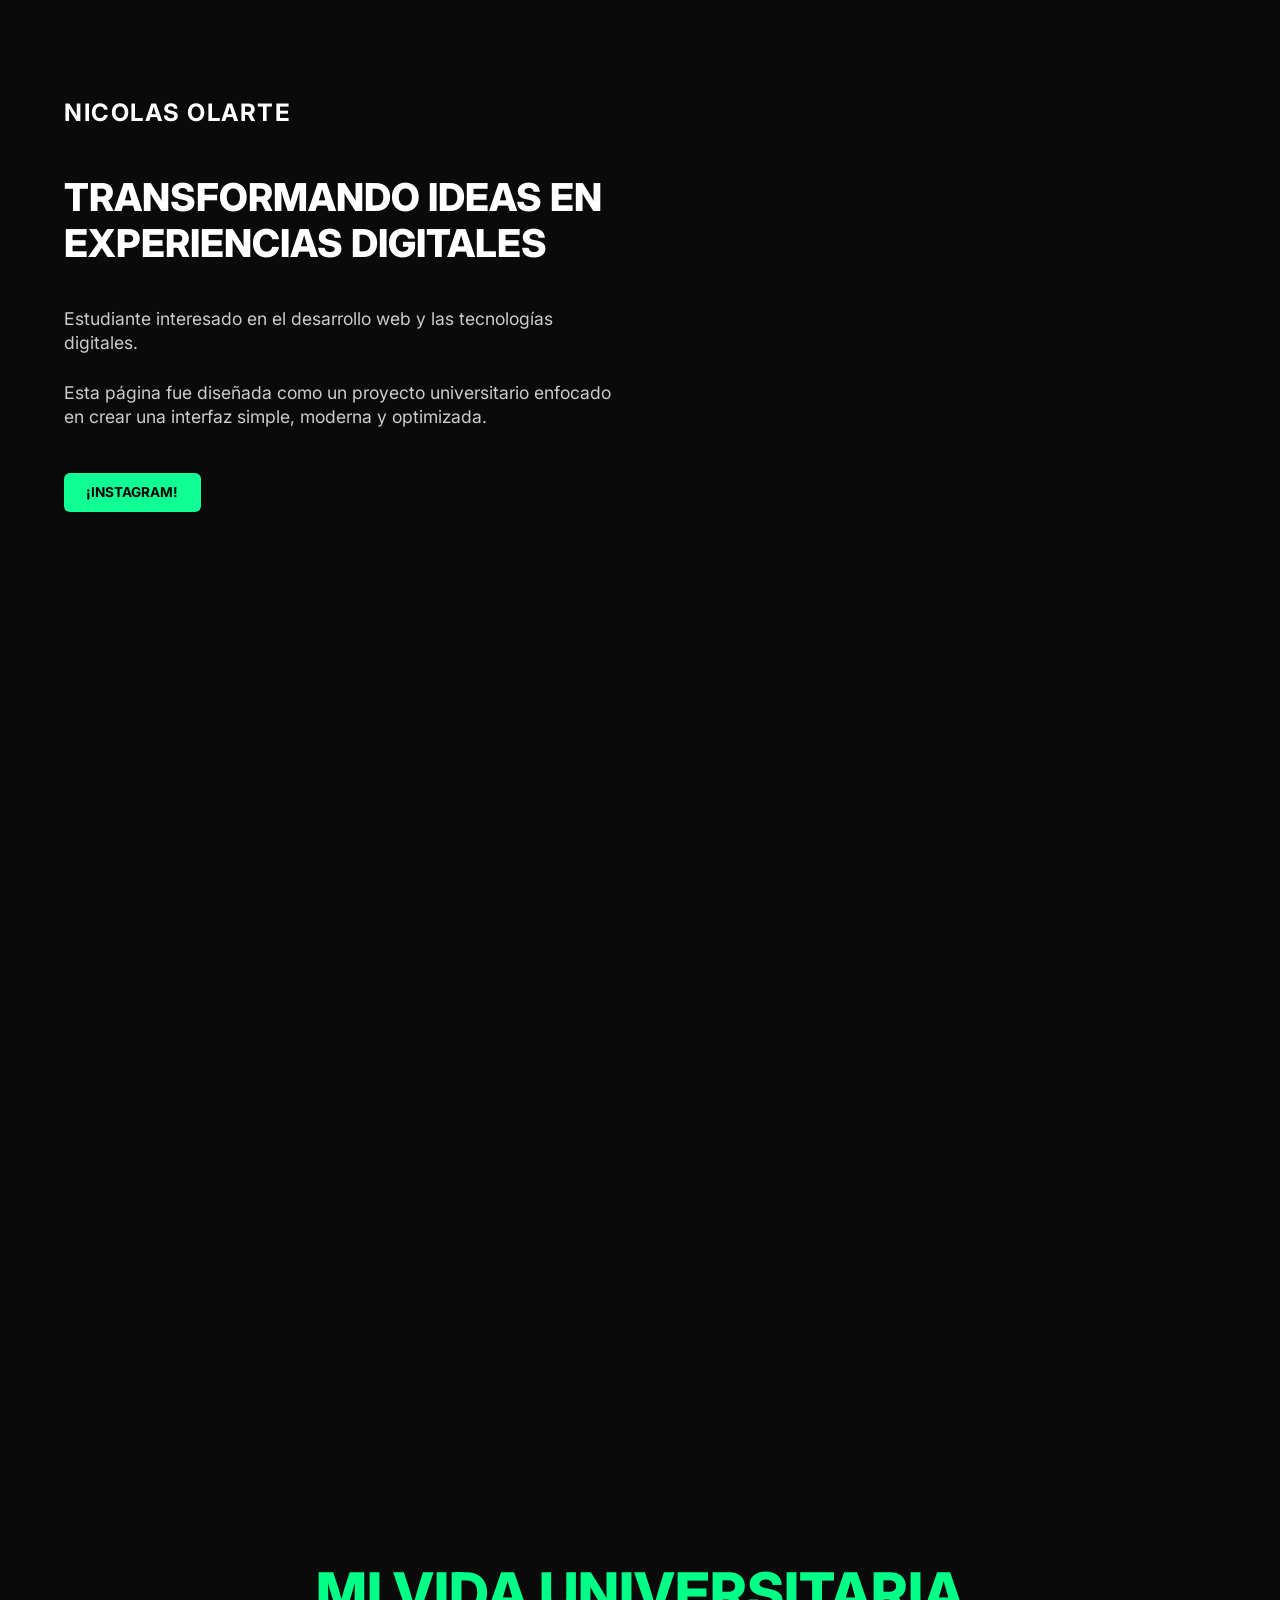
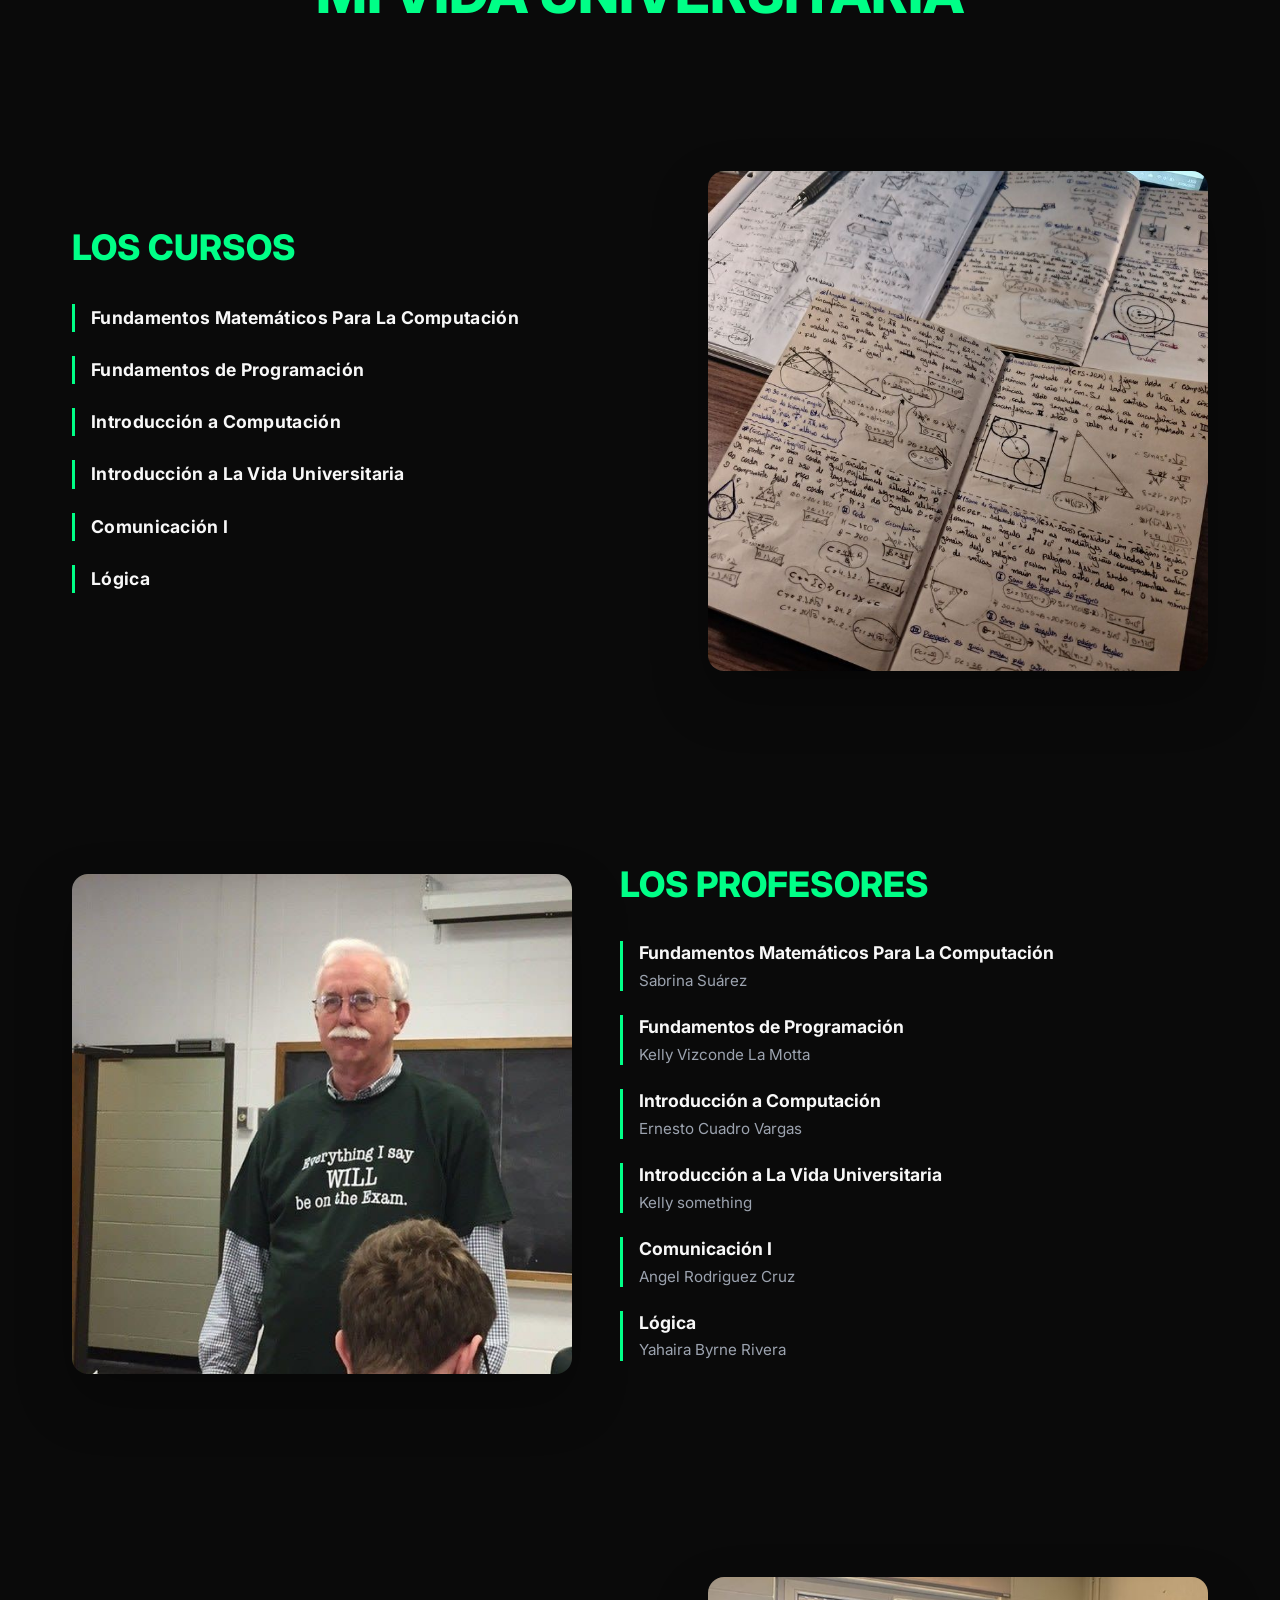
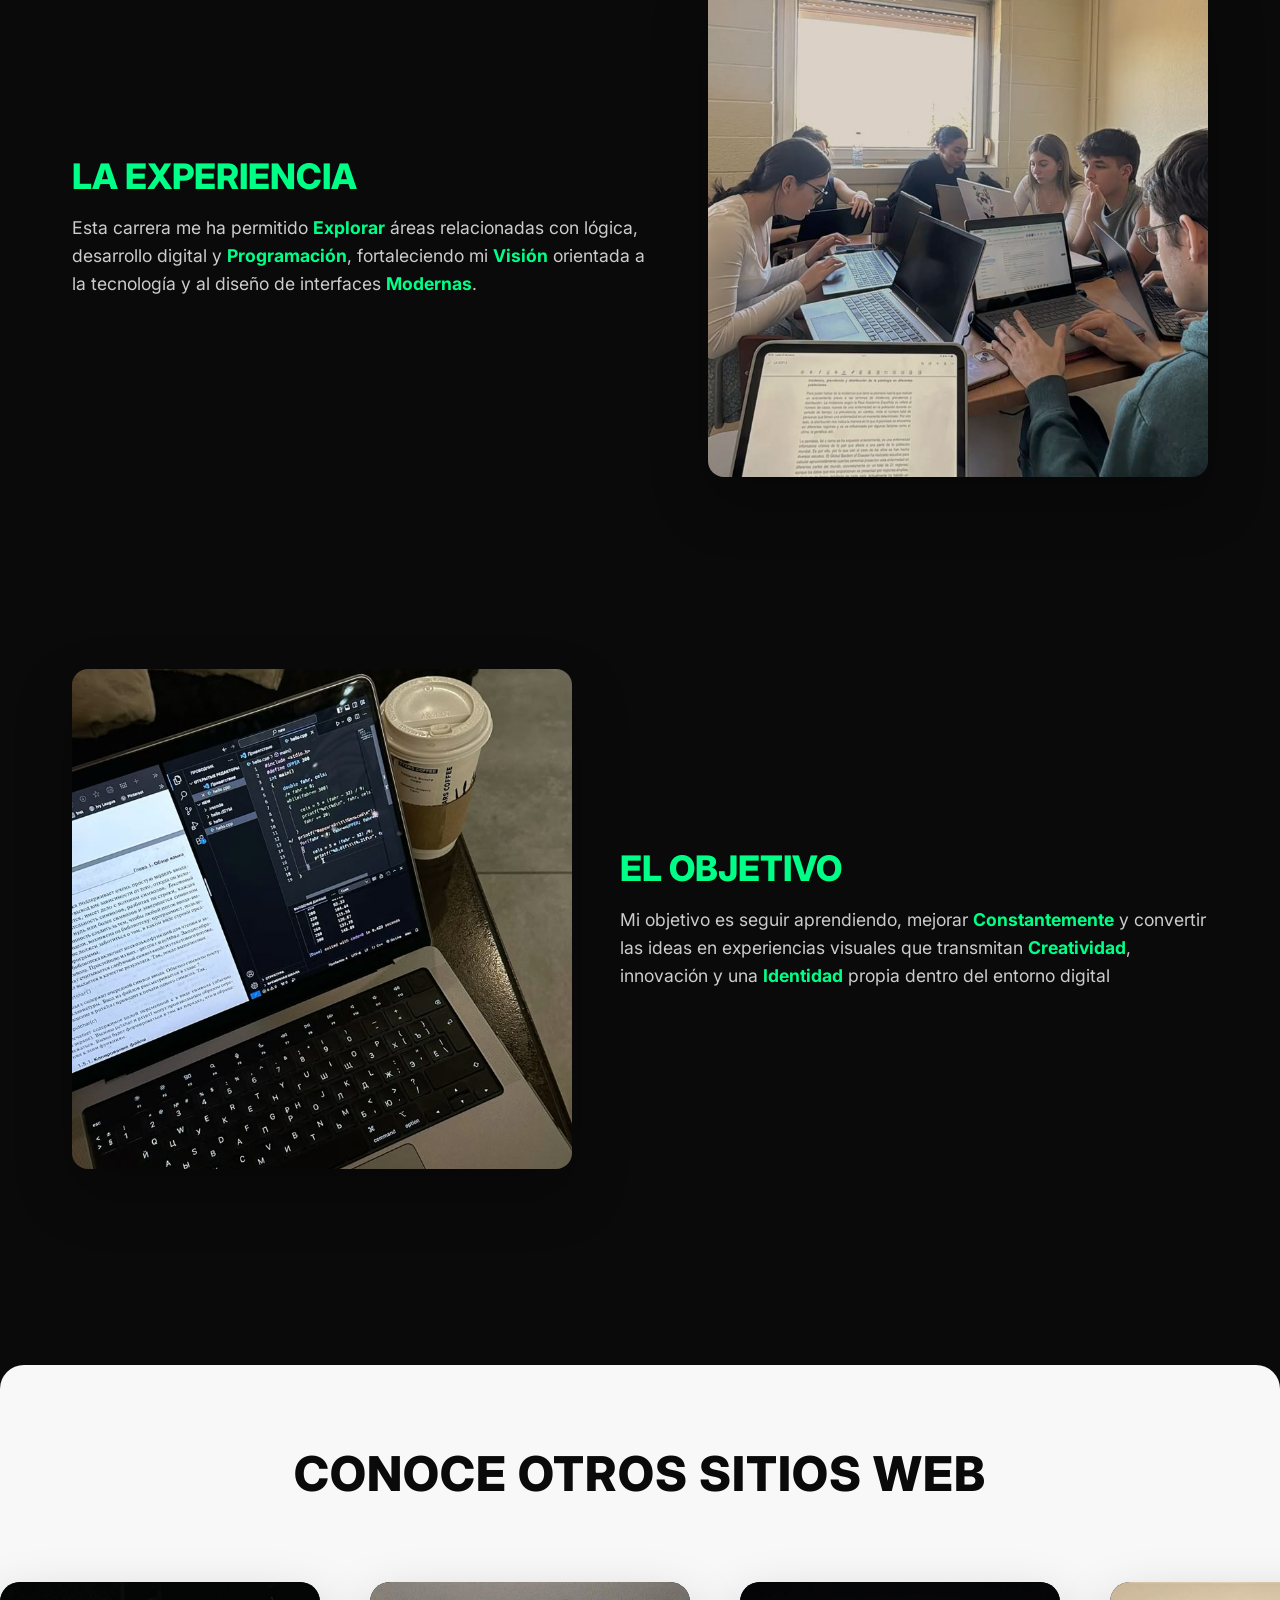
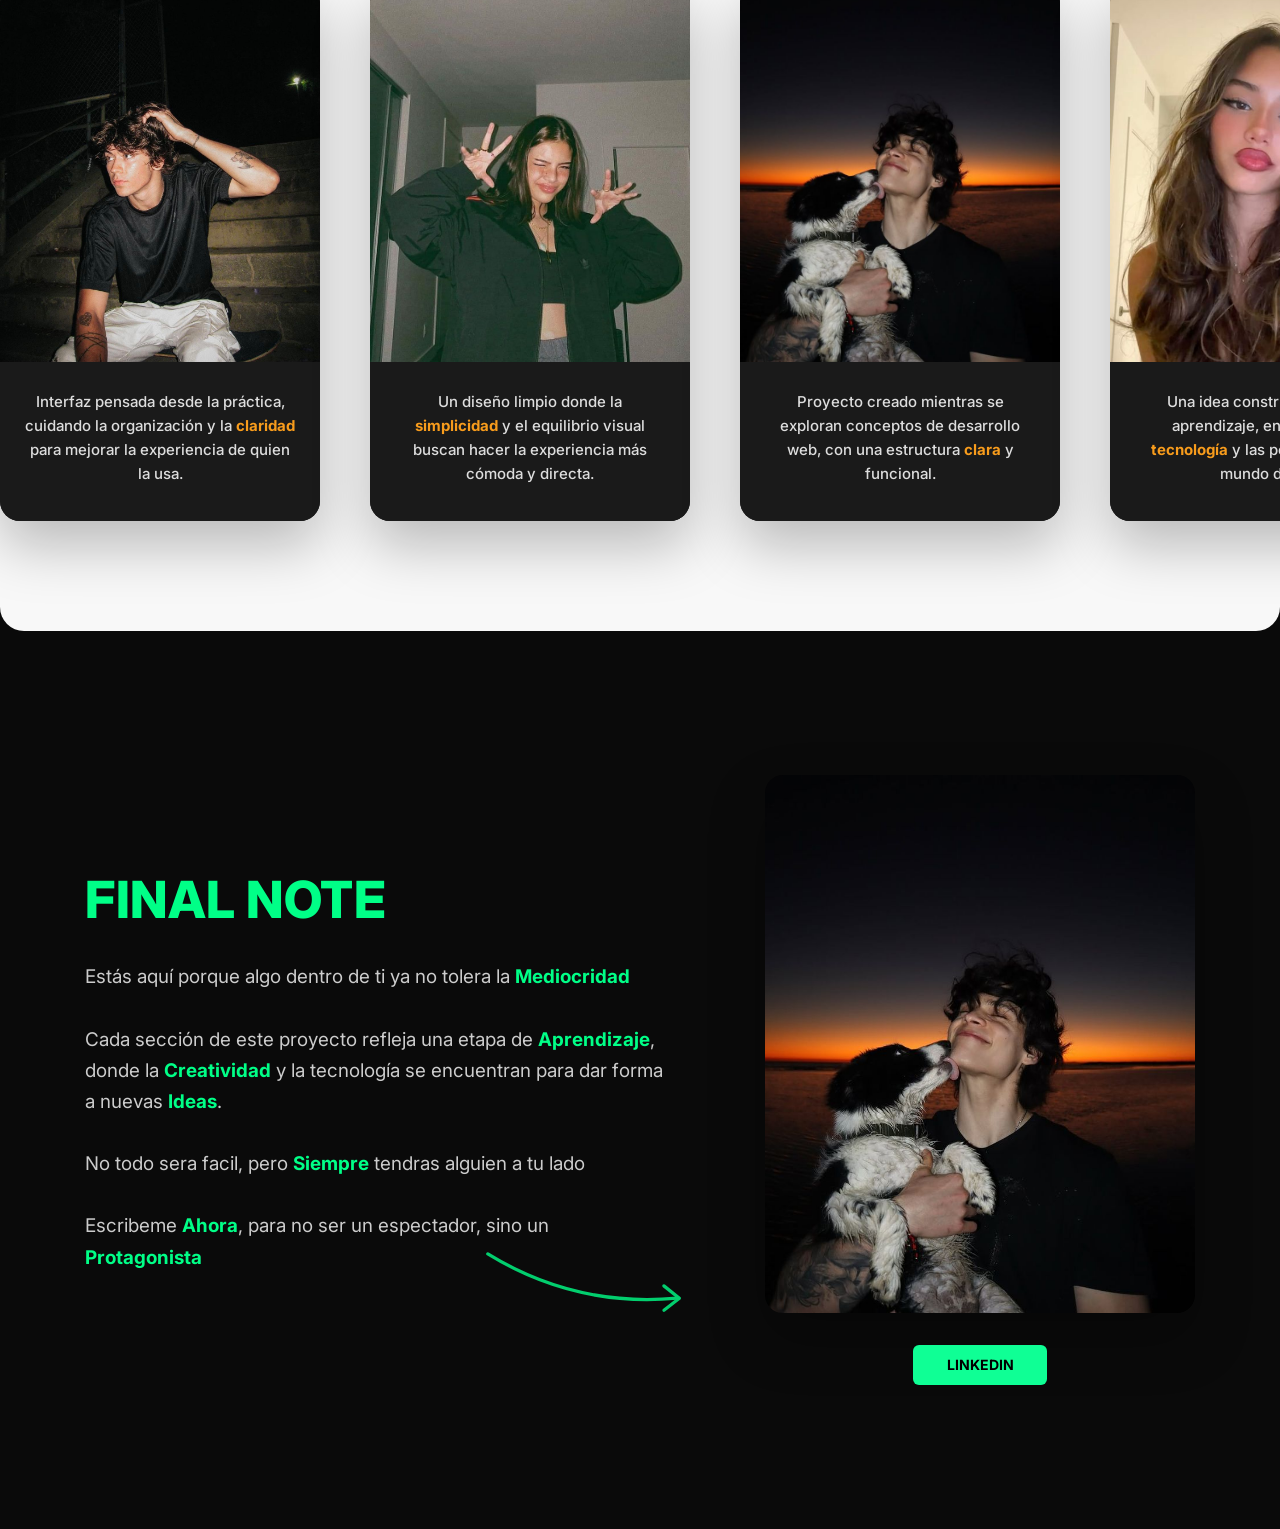
==== commit 81d7ec00: "Ultimso cambios" ====
--- a/Main.html
+++ b/Main.html
@@ -3,7 +3,7 @@
 <head>
   <meta charset="UTF-8" />
   <meta name="viewport" content="width=device-width, initial-scale=1.0, maximum-scale=5.0"/>
-  <title>Learnsy - Transformación Educativa</title>
+  <title>Nicolas Olarte Salas</title>
   <link rel="stylesheet" href="https://cdnjs.cloudflare.com/ajax/libs/font-awesome/6.0.0/css/all.min.css" 
     integrity="sha512-9usAa10IRO0HhonpyAIVpjrylPvoDwiPUiKdWk5t3PyolY1cOd4DSE0Ga+ri4AuTroPR5aQvXU9xC6qOPnzFeg==" 
     crossorigin="anonymous" referrerpolicy="no-referrer" />
